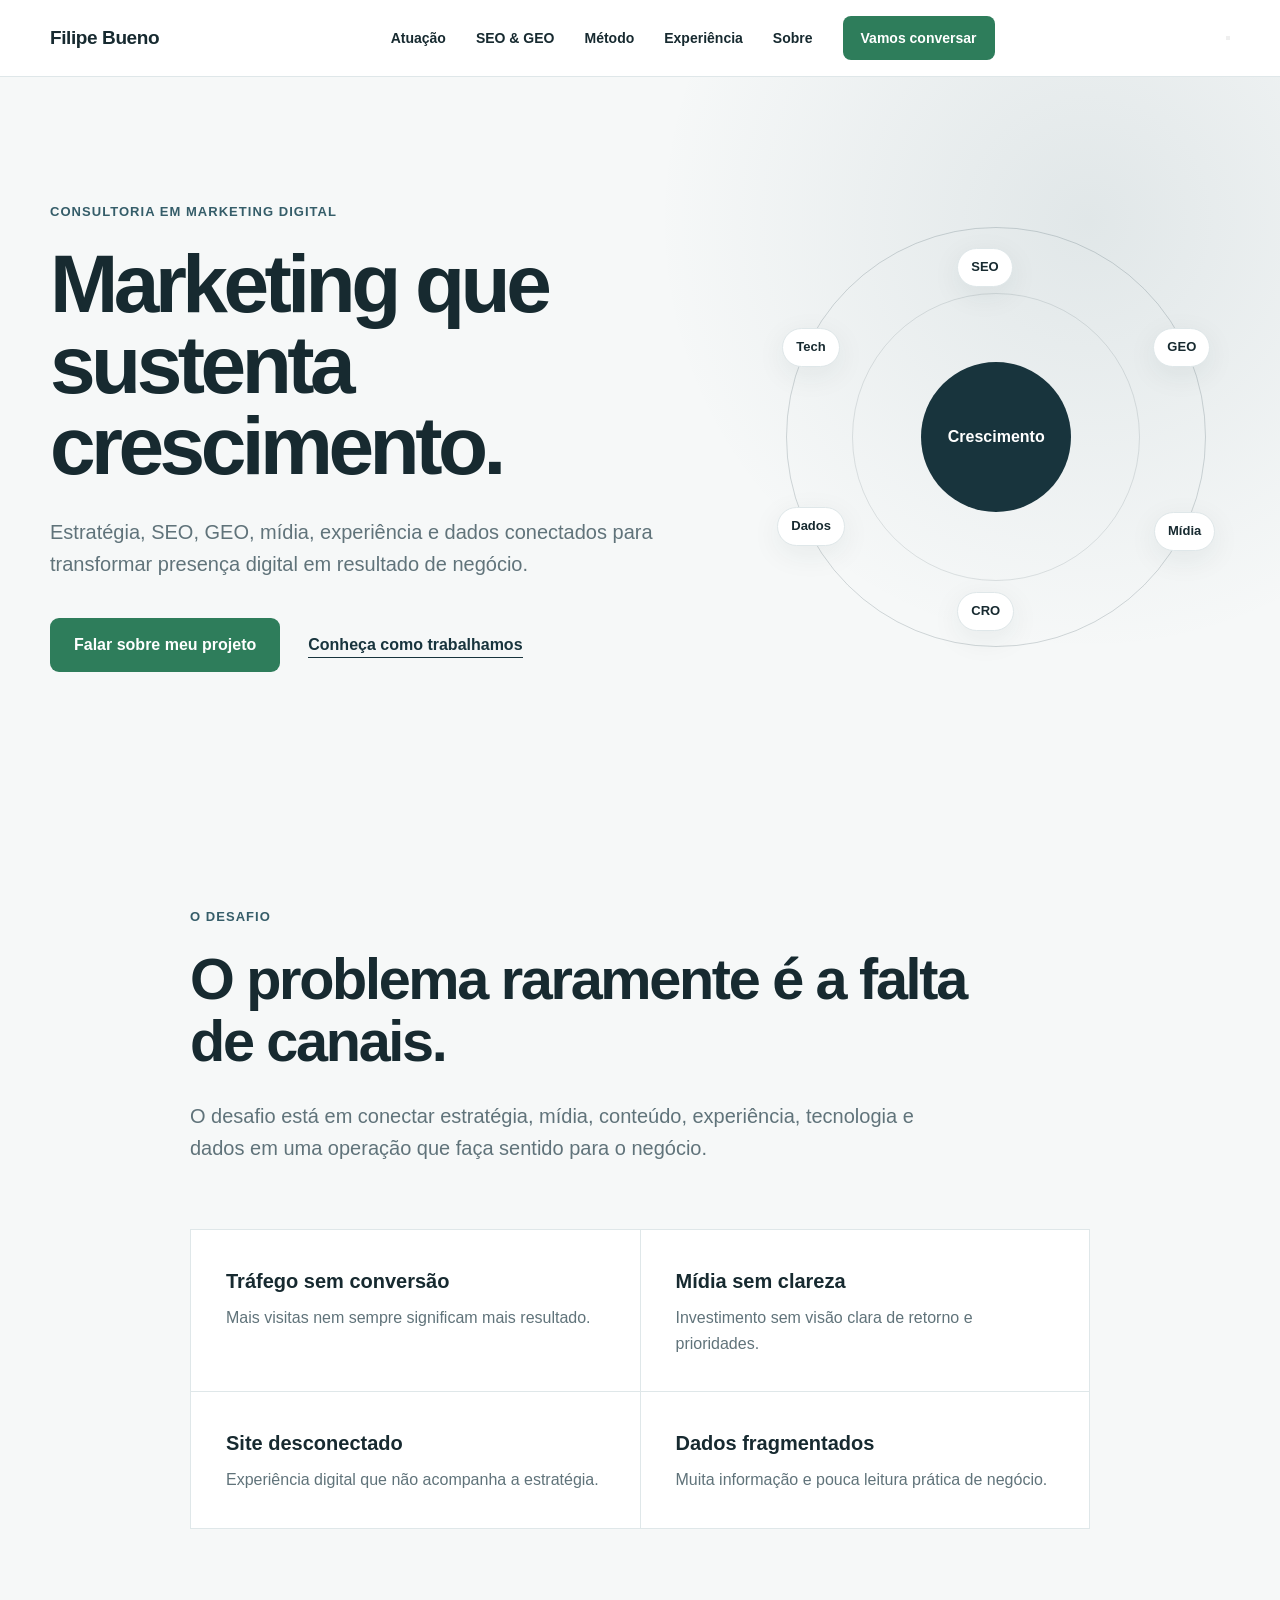
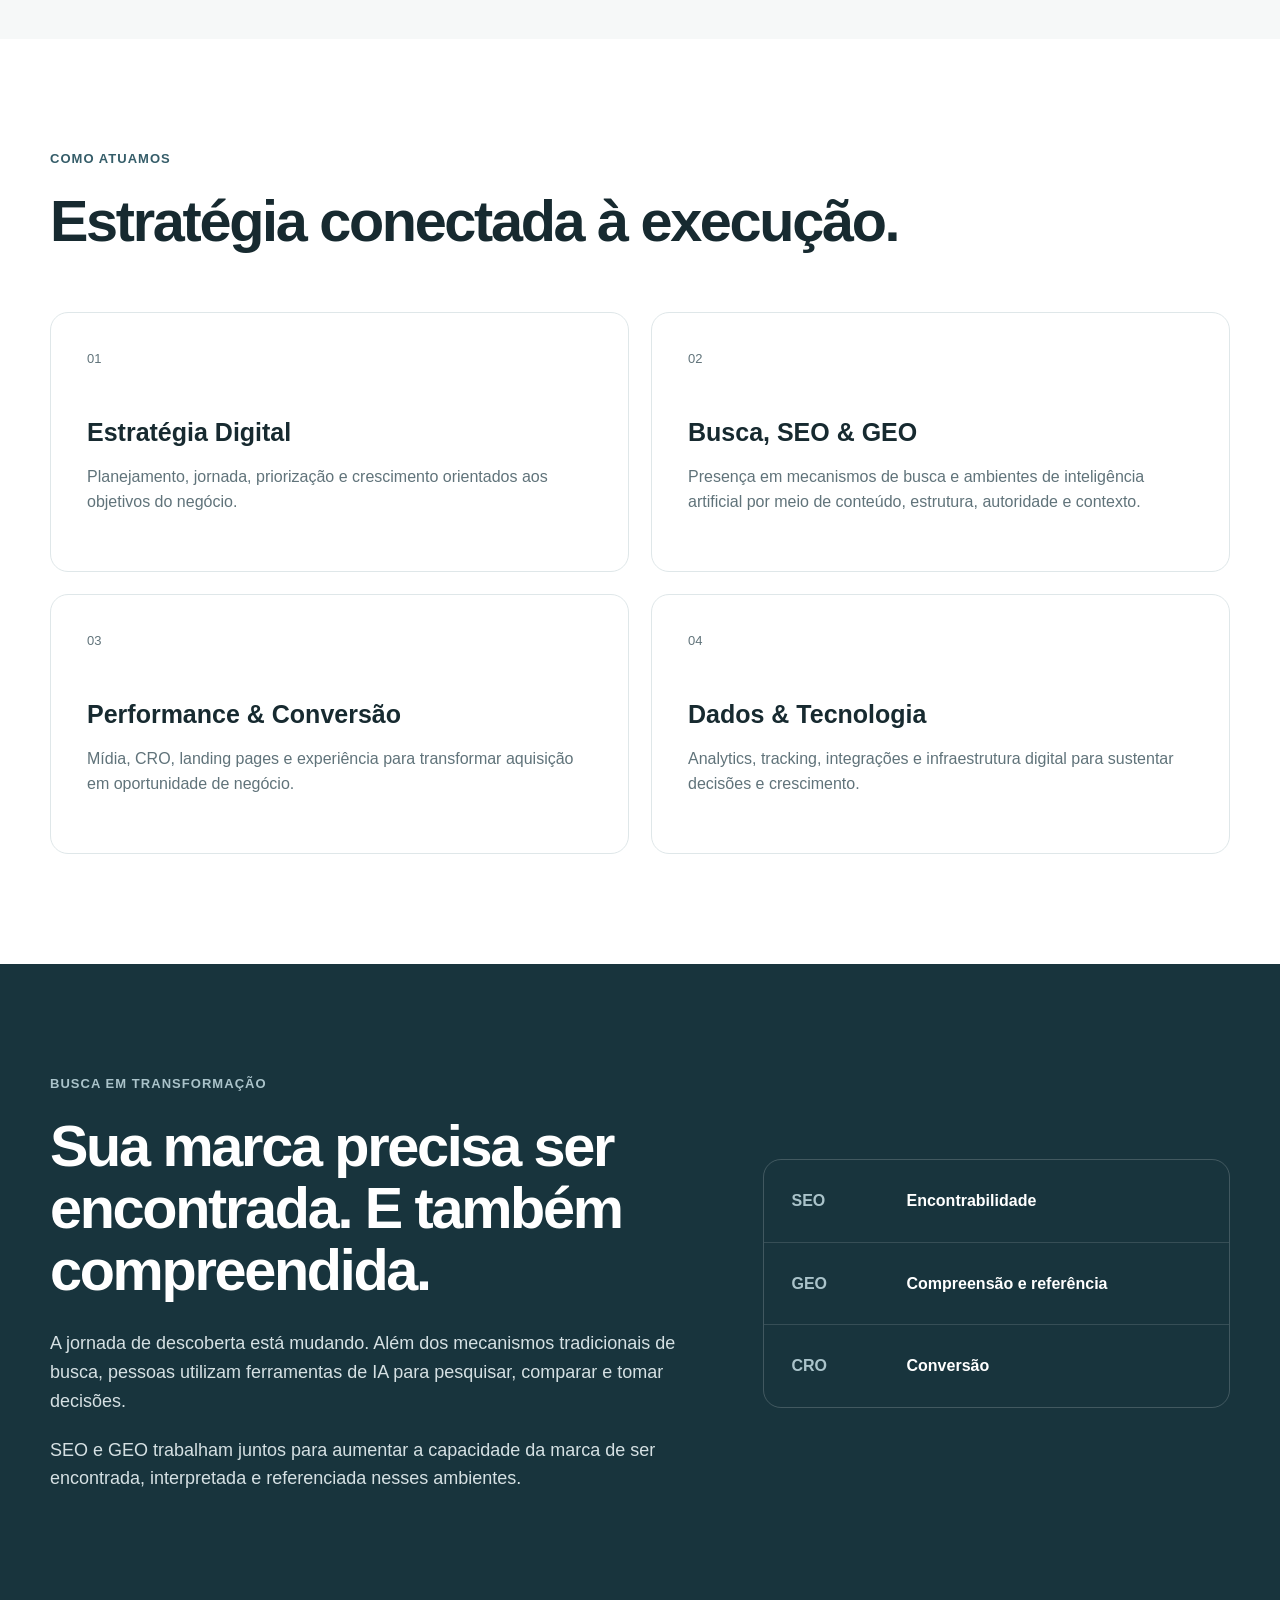
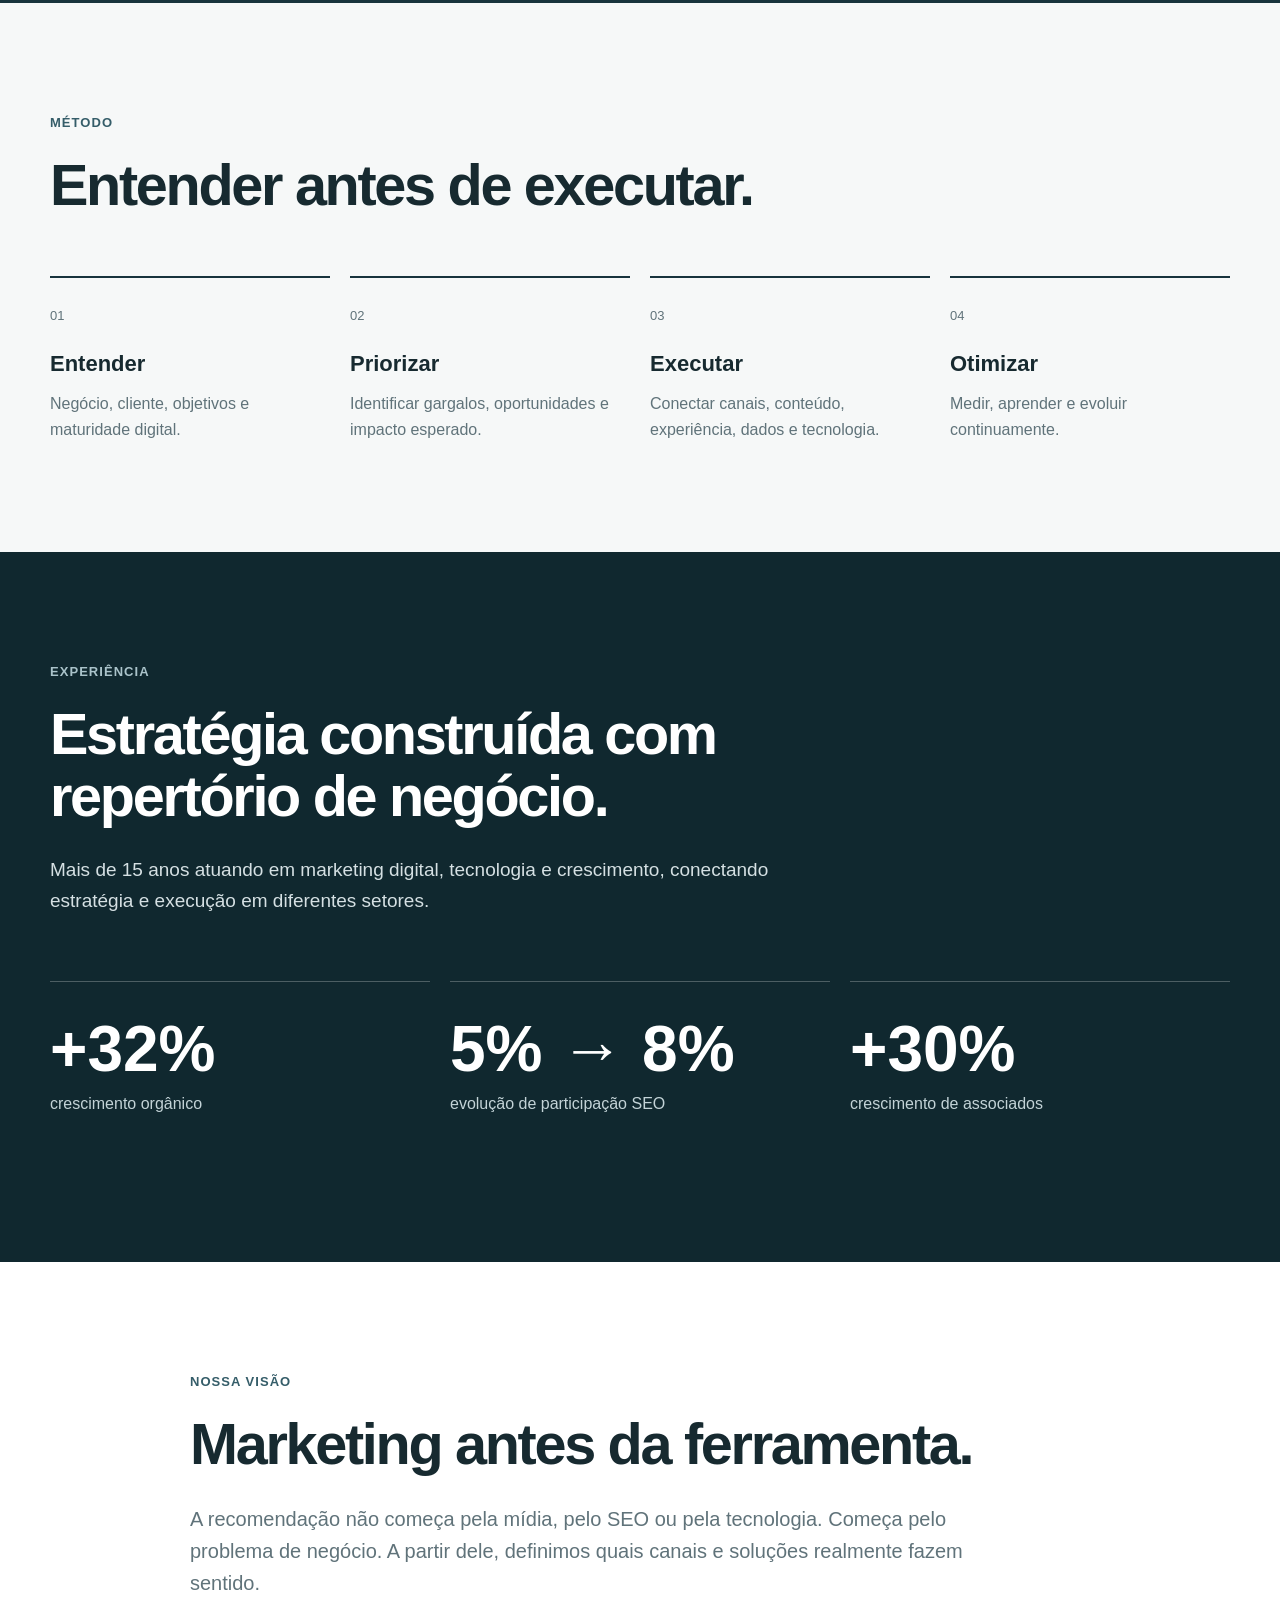
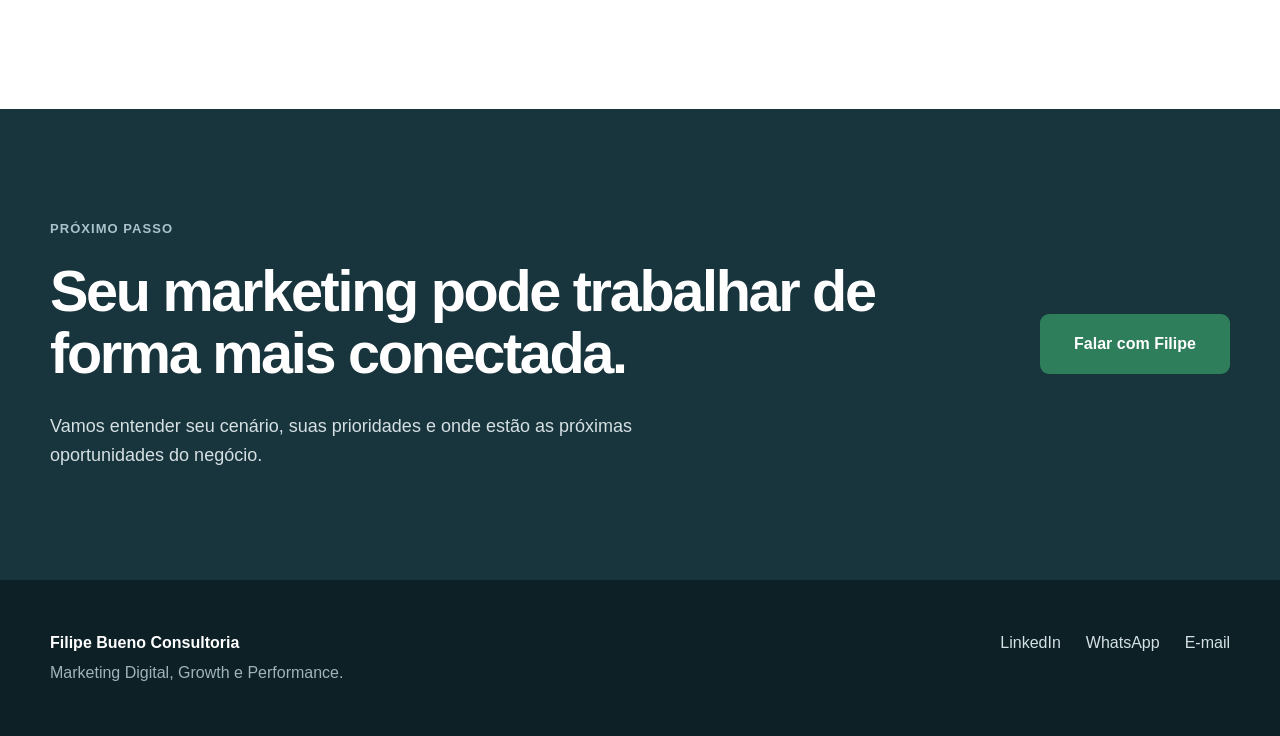
==== index.html @ 85a3418e "Atualizar o index.html Código GTM instalado" ====
<!DOCTYPE html>
<html lang="pt-BR">
<head>
  
  <!-- Google Tag Manager -->
<script>(function(w,d,s,l,i){w[l]=w[l]||[];w[l].push({'gtm.start':
new Date().getTime(),event:'gtm.js'});var f=d.getElementsByTagName(s)[0],
j=d.createElement(s),dl=l!='dataLayer'?'&l='+l:'';j.async=true;j.src=
'https://www.googletagmanager.com/gtm.js?id='+i+dl;f.parentNode.insertBefore(j,f);
})(window,document,'script','dataLayer','GTM-KT8S9VXG');</script>
<!-- End Google Tag Manager -->

  <meta charset="UTF-8">
  <meta name="viewport" content="width=device-width, initial-scale=1.0">

  <title>Filipe Bueno | Consultoria em Marketing Digital, SEO, GEO e Performance</title>

  <meta
    name="description"
    content="Consultoria em marketing digital com foco em estratégia, SEO, GEO, mídia, CRO, dados e tecnologia para gerar crescimento e resultado de negócio."
  >

  <meta name="robots" content="index, follow">

  <link rel="stylesheet" href="assets/css/style.css">


</head>

<body>

<!-- Google Tag Manager (noscript) -->
<noscript><iframe src="https://www.googletagmanager.com/ns.html?id=GTM-KT8S9VXG"
height="0" width="0" style="display:none;visibility:hidden"></iframe></noscript>
<!-- End Google Tag Manager (noscript) -->

  <header class="site-header">
    <div class="container header-inner">
      <div class="brand">
        Filipe Bueno
      </div>

        <nav class="main-nav" id="main-nav">
  <a href="#atuacao">Atuação</a>
  <a href="#geo">SEO & GEO</a>
  <a href="#metodo">Método</a>
  <a href="#experiencia">Experiência</a>
  <a href="#sobre">Sobre</a>
  <a href="https://wa.me/5511963417557?text=Ol%C3%A1%2C%20Filipe!%20Conheci%20sua%20consultoria%20pelo%20site%20e%20gostaria%20de%20conversar." target="_blank" rel="noopener noreferrer" class="nav-cta" id="cta-header-whatsapp" data-cta="header_whatsapp">Vamos conversar</a>
</nav>

<button
  class="menu-toggle"
  id="menu-toggle"
  aria-label="Abrir menu"
  aria-expanded="false"
  aria-controls="main-nav"
>
  <span></span>
  <span></span>
  <span></span>
</button>

      
    </div>
  </header>

  <main>

    <section class="hero">
      <div class="container hero-grid">

        <div class="hero-content">
          <span class="eyebrow">Consultoria em Marketing Digital</span>

          <h1>Marketing que sustenta crescimento.</h1>

          <p class="hero-text">
            Estratégia, SEO, GEO, mídia, experiência e dados conectados
            para transformar presença digital em resultado de negócio.
          </p>

          <div class="hero-actions">
            <a href="https://wa.me/5511963417557?text=Ol%C3%A1%2C%20Filipe!%20Conheci%20sua%20consultoria%20pelo%20site%20e%20gostaria%20de%20conversar%20sobre%20meu%20projeto." target="_blank" rel="noopener noreferrer" class="btn btn-primary" id="cta-hero-whatsapp" data-cta="hero_whatsapp">
            Falar sobre meu projeto
            </a>
            
            <a href="#atuacao" class="btn-link">
              Conheça como trabalhamos
            </a>
          </div>
        </div>

        <div class="hero-visual" aria-hidden="true">
          <div class="orbit">
            <span>SEO</span>
            <span>GEO</span>
            <span>Mídia</span>
            <span>CRO</span>
            <span>Dados</span>
            <span>Tech</span>

            <div class="orbit-center">
              Crescimento
            </div>
          </div>
        </div>

      </div>
    </section>

    <section class="section section-light">
      <div class="container narrow">
        <span class="section-label">O desafio</span>

        <h2>
          O problema raramente é a falta de canais.
        </h2>

        <p class="section-intro">
          O desafio está em conectar estratégia, mídia, conteúdo,
          experiência, tecnologia e dados em uma operação que faça sentido
          para o negócio.
        </p>

        <div class="pain-grid">
          <div class="pain-item">
            <h3>Tráfego sem conversão</h3>
            <p>Mais visitas nem sempre significam mais resultado.</p>
          </div>

          <div class="pain-item">
            <h3>Mídia sem clareza</h3>
            <p>Investimento sem visão clara de retorno e prioridades.</p>
          </div>

          <div class="pain-item">
            <h3>Site desconectado</h3>
            <p>Experiência digital que não acompanha a estratégia.</p>
          </div>

          <div class="pain-item">
            <h3>Dados fragmentados</h3>
            <p>Muita informação e pouca leitura prática de negócio.</p>
          </div>
        </div>
      </div>
    </section>

    <section id="atuacao" class="section">
      <div class="container">

        <span class="section-label">Como atuamos</span>

        <h2>
          Estratégia conectada à execução.
        </h2>

        <div class="service-grid">

          <article class="service-card">
            <span class="service-number">01</span>
            <h3>Estratégia Digital</h3>
            <p>
              Planejamento, jornada, priorização e crescimento orientados
              aos objetivos do negócio.
            </p>
          </article>

          <article class="service-card">
            <span class="service-number">02</span>
            <h3>Busca, SEO & GEO</h3>
            <p>
              Presença em mecanismos de busca e ambientes de inteligência
              artificial por meio de conteúdo, estrutura, autoridade e contexto.
            </p>
          </article>

          <article class="service-card">
            <span class="service-number">03</span>
            <h3>Performance & Conversão</h3>
            <p>
              Mídia, CRO, landing pages e experiência para transformar
              aquisição em oportunidade de negócio.
            </p>
          </article>

          <article class="service-card">
            <span class="service-number">04</span>
            <h3>Dados & Tecnologia</h3>
            <p>
              Analytics, tracking, integrações e infraestrutura digital
              para sustentar decisões e crescimento.
            </p>
          </article>

        </div>
      </div>
    </section>

    <section id="geo" class="section section-geo">
      <div class="container geo-grid">

        <div>
          <span class="section-label">Busca em transformação</span>

          <h2>
            Sua marca precisa ser encontrada.
            E também compreendida.
          </h2>

          <p>
            A jornada de descoberta está mudando. Além dos mecanismos
            tradicionais de busca, pessoas utilizam ferramentas de IA
            para pesquisar, comparar e tomar decisões.
          </p>

          <p>
            SEO e GEO trabalham juntos para aumentar a capacidade da marca
            de ser encontrada, interpretada e referenciada nesses ambientes.
          </p>
        </div>

        <div class="geo-box">
          <div class="geo-row">
            <span>SEO</span>
            <strong>Encontrabilidade</strong>
          </div>

          <div class="geo-row">
            <span>GEO</span>
            <strong>Compreensão e referência</strong>
          </div>

          <div class="geo-row">
            <span>CRO</span>
            <strong>Conversão</strong>
          </div>
        </div>

      </div>
    </section>

    <section id="metodo" class="section section-light">
      <div class="container">

        <span class="section-label">Método</span>

        <h2>
          Entender antes de executar.
        </h2>

        <div class="method-grid">

          <div class="method-step">
            <span>01</span>
            <h3>Entender</h3>
            <p>Negócio, cliente, objetivos e maturidade digital.</p>
          </div>

          <div class="method-step">
            <span>02</span>
            <h3>Priorizar</h3>
            <p>Identificar gargalos, oportunidades e impacto esperado.</p>
          </div>

          <div class="method-step">
            <span>03</span>
            <h3>Executar</h3>
            <p>Conectar canais, conteúdo, experiência, dados e tecnologia.</p>
          </div>

          <div class="method-step">
            <span>04</span>
            <h3>Otimizar</h3>
            <p>Medir, aprender e evoluir continuamente.</p>
          </div>

        </div>
      </div>
    </section>

    <section id="experiencia" class="section section-dark">
      <div class="container">

        <span class="section-label section-label-light">
          Experiência
        </span>

        <h2>
          Estratégia construída com repertório de negócio.
        </h2>

        <p class="experience-intro">
          Mais de 15 anos atuando em marketing digital, tecnologia e crescimento,
          conectando estratégia e execução em diferentes setores.
        </p>

        <div class="results-grid">

          <div class="result-card">
            <strong>+32%</strong>
            <span>crescimento orgânico</span>
          </div>

          <div class="result-card">
            <strong>5% → 8%</strong>
            <span>evolução de participação SEO</span>
          </div>

          <div class="result-card">
            <strong>+30%</strong>
            <span>crescimento de associados</span>
          </div>

        </div>
      </div>
    </section>

    <section id="sobre" class="section">
      <div class="container narrow">

        <span class="section-label">Nossa visão</span>

        <h2>
          Marketing antes da ferramenta.
        </h2>

        <p class="section-intro">
          A recomendação não começa pela mídia, pelo SEO ou pela tecnologia.
          Começa pelo problema de negócio. A partir dele, definimos quais
          canais e soluções realmente fazem sentido.
        </p>

      </div>
    </section>

    <section id="contato" class="section cta-section">
      <div class="container cta-inner">

        <div>
          <span class="section-label section-label-light">
            Próximo passo
          </span>

          <h2>
            Seu marketing pode trabalhar de forma mais conectada.
          </h2>

          <p>
            Vamos entender seu cenário, suas prioridades e onde estão
            as próximas oportunidades do negócio.
          </p>
        </div>
        <a href="https://wa.me/5511963417557?text=Ol%C3%A1%2C%20Filipe!%20Vi%20sua%20consultoria%20e%20gostaria%20de%20entender%20como%20voc%C3%AA%20pode%20ajudar%20meu%20neg%C3%B3cio."
          target="_blank" rel="noopener noreferrer" class="btn btn-primary btn-large" id="cta-final-whatsapp" data-cta="final_whatsapp">
          Falar com Filipe
        </a>
        
      </div>
    </section>

  </main>

  <footer class="site-footer">
    <div class="container footer-inner">

      <div>
        <strong>Filipe Bueno Consultoria</strong>
        <p>Marketing Digital, Growth e Performance.</p>
      </div>

      <div class="footer-links">
        <a href="#">LinkedIn</a>
        <a href="https://wa.me/5511963417557?text=Ol%C3%A1%2C%20Filipe!%20Cheguei%20at%C3%A9%20aqui%20pelo%20seu%20site%20e%20gostaria%20de%20conversar."
          target="_blank" rel="noopener noreferrer" id="cta-footer-whatsapp" data-cta="footer_whatsapp">WhatsApp</a>
        <a href="#">E-mail</a>
      </div>

    </div>
  </footer>

  <script src="assets/js/main.js"></script>

</body>
</html>
---- assets/css/style.css ----
:root {
  --petroleo: #18343d;
  --petroleo-2: #355d69;
  --texto: #172a30;
  --texto-suave: #60737a;
  --off-white: #f6f8f8;
  --branco: #ffffff;

  /* Verde reservado prioritariamente para ações */
  --verde: #2e7d5b;
  --verde-hover: #25684b;

  --borda: #dfe7e9;
  --container: 1180px;
  --radius: 18px;
}

* {
  box-sizing: border-box;
  margin: 0;
  padding: 0;
}

html {
  scroll-behavior: smooth;
}

body {
  font-family: Inter, Arial, Helvetica, sans-serif;
  color: var(--texto);
  background: var(--branco);
  line-height: 1.6;
  -webkit-font-smoothing: antialiased;
}

a {
  color: inherit;
}

.container {
  width: min(calc(100% - 48px), var(--container));
  margin-inline: auto;
}

.narrow {
  max-width: 900px;
}

/* HEADER */

.site-header {
  position: sticky;
  top: 0;
  z-index: 100;
  background: rgba(255, 255, 255, 0.94);
  border-bottom: 1px solid var(--borda);
}

.header-inner {
  min-height: 76px;
  display: flex;
  align-items: center;
  justify-content: space-between;
  gap: 30px;
}

.brand {
  font-size: 19px;
  font-weight: 700;
  letter-spacing: -0.4px;
}

.main-nav {
  display: flex;
  align-items: center;
  gap: 30px;
}

.main-nav a {
  text-decoration: none;
  font-size: 14px;
  font-weight: 600;
}

.main-nav a:hover {
  color: var(--verde);
}

.main-nav .nav-cta {
  background: var(--verde);
  color: var(--branco);
  padding: 11px 18px;
  border-radius: 8px;
}

.main-nav .nav-cta:hover {
  background: var(--verde-hover);
  color: var(--branco);
}

/* HERO */

.hero {
  min-height: 720px;
  display: flex;
  align-items: center;
  background:
    radial-gradient(circle at 85% 20%, rgba(53, 93, 105, 0.11), transparent 35%),
    var(--off-white);
}

.hero-grid {
  display: grid;
  grid-template-columns: 1.15fr 0.85fr;
  gap: 80px;
  align-items: center;
}

.eyebrow,
.section-label {
  display: block;
  margin-bottom: 20px;
  color: var(--petroleo-2);
  font-size: 13px;
  font-weight: 700;
  letter-spacing: 0.08em;
  text-transform: uppercase;
}

.hero h1 {
  max-width: 720px;
  font-size: clamp(50px, 6.5vw, 82px);
  line-height: 0.99;
  letter-spacing: -0.055em;
  margin-bottom: 30px;
}

.hero-text {
  max-width: 680px;
  font-size: 20px;
  color: var(--texto-suave);
  margin-bottom: 38px;
}

.hero-actions {
  display: flex;
  align-items: center;
  gap: 28px;
  flex-wrap: wrap;
}

/* BOTÕES */

.btn {
  display: inline-flex;
  align-items: center;
  justify-content: center;
  min-height: 52px;
  padding: 14px 24px;
  border-radius: 9px;
  text-decoration: none;
  font-weight: 700;
  transition: transform 0.2s ease, background 0.2s ease;
}

.btn-primary {
  background: var(--verde);
  color: var(--branco);
}

.btn-primary:hover {
  background: var(--verde-hover);
  transform: translateY(-2px);
}

.btn-link {
  color: var(--petroleo);
  font-weight: 700;
  text-decoration: none;
  border-bottom: 1px solid var(--petroleo);
}

/* HERO VISUAL */

.hero-visual {
  display: flex;
  align-items: center;
  justify-content: center;
}

.orbit {
  width: 420px;
  height: 420px;
  position: relative;
  border: 1px solid rgba(24, 52, 61, 0.18);
  border-radius: 50%;
}

.orbit::before {
  content: "";
  position: absolute;
  inset: 65px;
  border: 1px solid rgba(24, 52, 61, 0.12);
  border-radius: 50%;
}

.orbit span {
  position: absolute;
  padding: 8px 13px;
  background: var(--branco);
  border: 1px solid var(--borda);
  border-radius: 999px;
  font-size: 13px;
  font-weight: 700;
  box-shadow: 0 8px 30px rgba(24, 52, 61, 0.07);
}

.orbit span:nth-child(1) { top: 20px; left: 170px; }
.orbit span:nth-child(2) { top: 100px; right: -5px; }
.orbit span:nth-child(3) { bottom: 95px; right: -10px; }
.orbit span:nth-child(4) { bottom: 15px; left: 170px; }
.orbit span:nth-child(5) { bottom: 100px; left: -10px; }
.orbit span:nth-child(6) { top: 100px; left: -5px; }

.orbit-center {
  position: absolute;
  inset: 50%;
  width: 150px;
  height: 150px;
  transform: translate(-50%, -50%);
  display: flex;
  align-items: center;
  justify-content: center;
  background: var(--petroleo);
  color: var(--branco);
  border-radius: 50%;
  font-weight: 700;
}

/* SEÇÕES */

.section {
  padding: 110px 0;
}

.section-light {
  background: var(--off-white);
}

.section h2 {
  max-width: 850px;
  margin-bottom: 28px;
  font-size: clamp(36px, 4.5vw, 58px);
  line-height: 1.08;
  letter-spacing: -0.04em;
}

.section-intro {
  max-width: 780px;
  font-size: 20px;
  color: var(--texto-suave);
}

/* DORES */

.pain-grid {
  display: grid;
  grid-template-columns: repeat(2, 1fr);
  gap: 1px;
  margin-top: 65px;
  background: var(--borda);
  border: 1px solid var(--borda);
}

.pain-item {
  padding: 35px;
  background: var(--branco);
}

.pain-item h3 {
  margin-bottom: 8px;
  font-size: 20px;
}

.pain-item p {
  color: var(--texto-suave);
}

/* SERVIÇOS */

.service-grid {
  display: grid;
  grid-template-columns: repeat(2, 1fr);
  gap: 22px;
  margin-top: 60px;
}

.service-card {
  min-height: 260px;
  padding: 36px;
  border: 1px solid var(--borda);
  border-radius: var(--radius);
  transition: transform 0.25s ease, box-shadow 0.25s ease;
}

.service-card:hover {
  transform: translateY(-4px);
  box-shadow: 0 18px 45px rgba(24, 52, 61, 0.08);
}

.service-number {
  display: block;
  margin-bottom: 42px;
  color: var(--texto-suave);
  font-size: 13px;
}

.service-card h3 {
  margin-bottom: 12px;
  font-size: 25px;
}

.service-card p {
  color: var(--texto-suave);
}

/* GEO */

.section-geo {
  background: var(--petroleo);
  color: var(--branco);
}

.section-geo .section-label {
  color: #aac3ca;
}

.section-geo p {
  max-width: 700px;
  margin-top: 20px;
  color: #d5e0e3;
  font-size: 18px;
}

.geo-grid {
  display: grid;
  grid-template-columns: 1.15fr 0.85fr;
  gap: 80px;
  align-items: center;
}

.geo-box {
  border: 1px solid rgba(255, 255, 255, 0.18);
  border-radius: var(--radius);
  overflow: hidden;
}

.geo-row {
  display: grid;
  grid-template-columns: 90px 1fr;
  gap: 25px;
  padding: 28px;
  border-bottom: 1px solid rgba(255, 255, 255, 0.13);
}

.geo-row:last-child {
  border-bottom: 0;
}

.geo-row span {
  color: #aac3ca;
  font-weight: 700;
}

/* MÉTODO */

.method-grid {
  display: grid;
  grid-template-columns: repeat(4, 1fr);
  gap: 20px;
  margin-top: 60px;
}

.method-step {
  padding-top: 24px;
  border-top: 2px solid var(--petroleo);
}

.method-step > span {
  color: var(--texto-suave);
  font-size: 13px;
}

.method-step h3 {
  margin: 18px 0 10px;
  font-size: 22px;
}

.method-step p {
  color: var(--texto-suave);
}

/* EXPERIÊNCIA */

.section-dark {
  background: #10282f;
  color: var(--branco);
}

.section-label-light {
  color: #aac3ca;
}

.experience-intro {
  max-width: 720px;
  color: #d5e0e3;
  font-size: 19px;
}

.results-grid {
  display: grid;
  grid-template-columns: repeat(3, 1fr);
  gap: 20px;
  margin-top: 65px;
}

.result-card {
  padding: 35px 0;
  border-top: 1px solid rgba(255, 255, 255, 0.25);
}

.result-card strong {
  display: block;
  margin-bottom: 10px;
  font-size: clamp(40px, 5vw, 64px);
  line-height: 1;
}

.result-card span {
  color: #c3d3d7;
}

/* CTA */

.cta-section {
  background: var(--petroleo);
  color: var(--branco);
}

.cta-inner {
  display: grid;
  grid-template-columns: 1fr auto;
  gap: 70px;
  align-items: center;
}

.cta-section p {
  max-width: 700px;
  color: #d5e0e3;
  font-size: 18px;
}

.btn-large {
  min-width: 190px;
  min-height: 60px;
}

/* FOOTER */

.site-footer {
  padding: 50px 0;
  background: #0c2026;
  color: var(--branco);
}

.footer-inner {
  display: flex;
  justify-content: space-between;
  gap: 30px;
}

.footer-inner p {
  margin-top: 5px;
  color: #9fb4ba;
}

.footer-links {
  display: flex;
  gap: 25px;
}

.footer-links a {
  color: #d5e0e3;
  text-decoration: none;
}

/* ACESSIBILIDADE */

a:focus-visible {
  outline: 3px solid #78b99a;
  outline-offset: 4px;
}

/* RESPONSIVO */

@media (max-width: 900px) {
  .main-nav a:not(.nav-cta) {
    display: none;
  }

  .hero {
    min-height: auto;
    padding: 90px 0;
  }

  .hero-grid,
  .geo-grid,
  .cta-inner {
    grid-template-columns: 1fr;
  }

  .hero-visual {
    margin-top: 25px;
  }

  .orbit {
    width: 330px;
    height: 330px;
  }

  .orbit::before {
    inset: 55px;
  }

  .orbit span:nth-child(1) { top: 10px; left: 130px; }
  .orbit span:nth-child(2) { top: 80px; right: -5px; }
  .orbit span:nth-child(3) { bottom: 75px; right: -5px; }
  .orbit span:nth-child(4) { bottom: 8px; left: 130px; }
  .orbit span:nth-child(5) { bottom: 75px; left: -5px; }
  .orbit span:nth-child(6) { top: 80px; left: -5px; }

  .service-grid,
  .pain-grid {
    grid-template-columns: 1fr;
  }

  .method-grid,
  .results-grid {
    grid-template-columns: repeat(2, 1fr);
  }
}

@media (max-width: 600px) {
  .container {
    width: min(calc(100% - 36px), var(--container));
  }

  .header-inner {
    min-height: 68px;
  }

  .brand {
    font-size: 17px;
  }

  .main-nav .nav-cta {
    padding: 9px 13px;
    font-size: 12px;
  }

  .hero h1 {
    font-size: 48px;
  }

  .hero-text {
    font-size: 18px;
  }

  .hero-visual {
    display: none;
  }

  .section {
    padding: 78px 0;
  }

  .section h2 {
    font-size: 38px;
  }

  .method-grid,
  .results-grid {
    grid-template-columns: 1fr;
  }

  .footer-inner,
  .footer-links {
    flex-direction: column;
  }

  /* MENU MOBILE */

.menu-toggle {
  display: none;
  width: 44px;
  height: 44px;
  padding: 9px;
  border: 0;
  background: transparent;
  cursor: pointer;
}

.menu-toggle span {
  display: block;
  width: 100%;
  height: 2px;
  margin: 5px 0;
  background: var(--petroleo);
  transition: 0.2s ease;
}

@media (max-width: 900px) {

  .menu-toggle {
    display: block;
  }

  .main-nav {
    position: absolute;
    top: 68px;
    left: 0;
    right: 0;

    display: none;
    flex-direction: column;
    align-items: stretch;
    gap: 0;

    padding: 18px 24px 24px;

    background: var(--branco);
    border-bottom: 1px solid var(--borda);

    box-shadow: 0 14px 30px rgba(24, 52, 61, 0.08);
  }

  .main-nav.is-open {
    display: flex;
  }

  .main-nav a,
  .main-nav a:not(.nav-cta) {
    display: block;
    padding: 14px 0;
    font-size: 16px;
  }

  .main-nav .nav-cta {
    margin-top: 10px;
    padding: 14px 18px;
    text-align: center;
  }

}
}
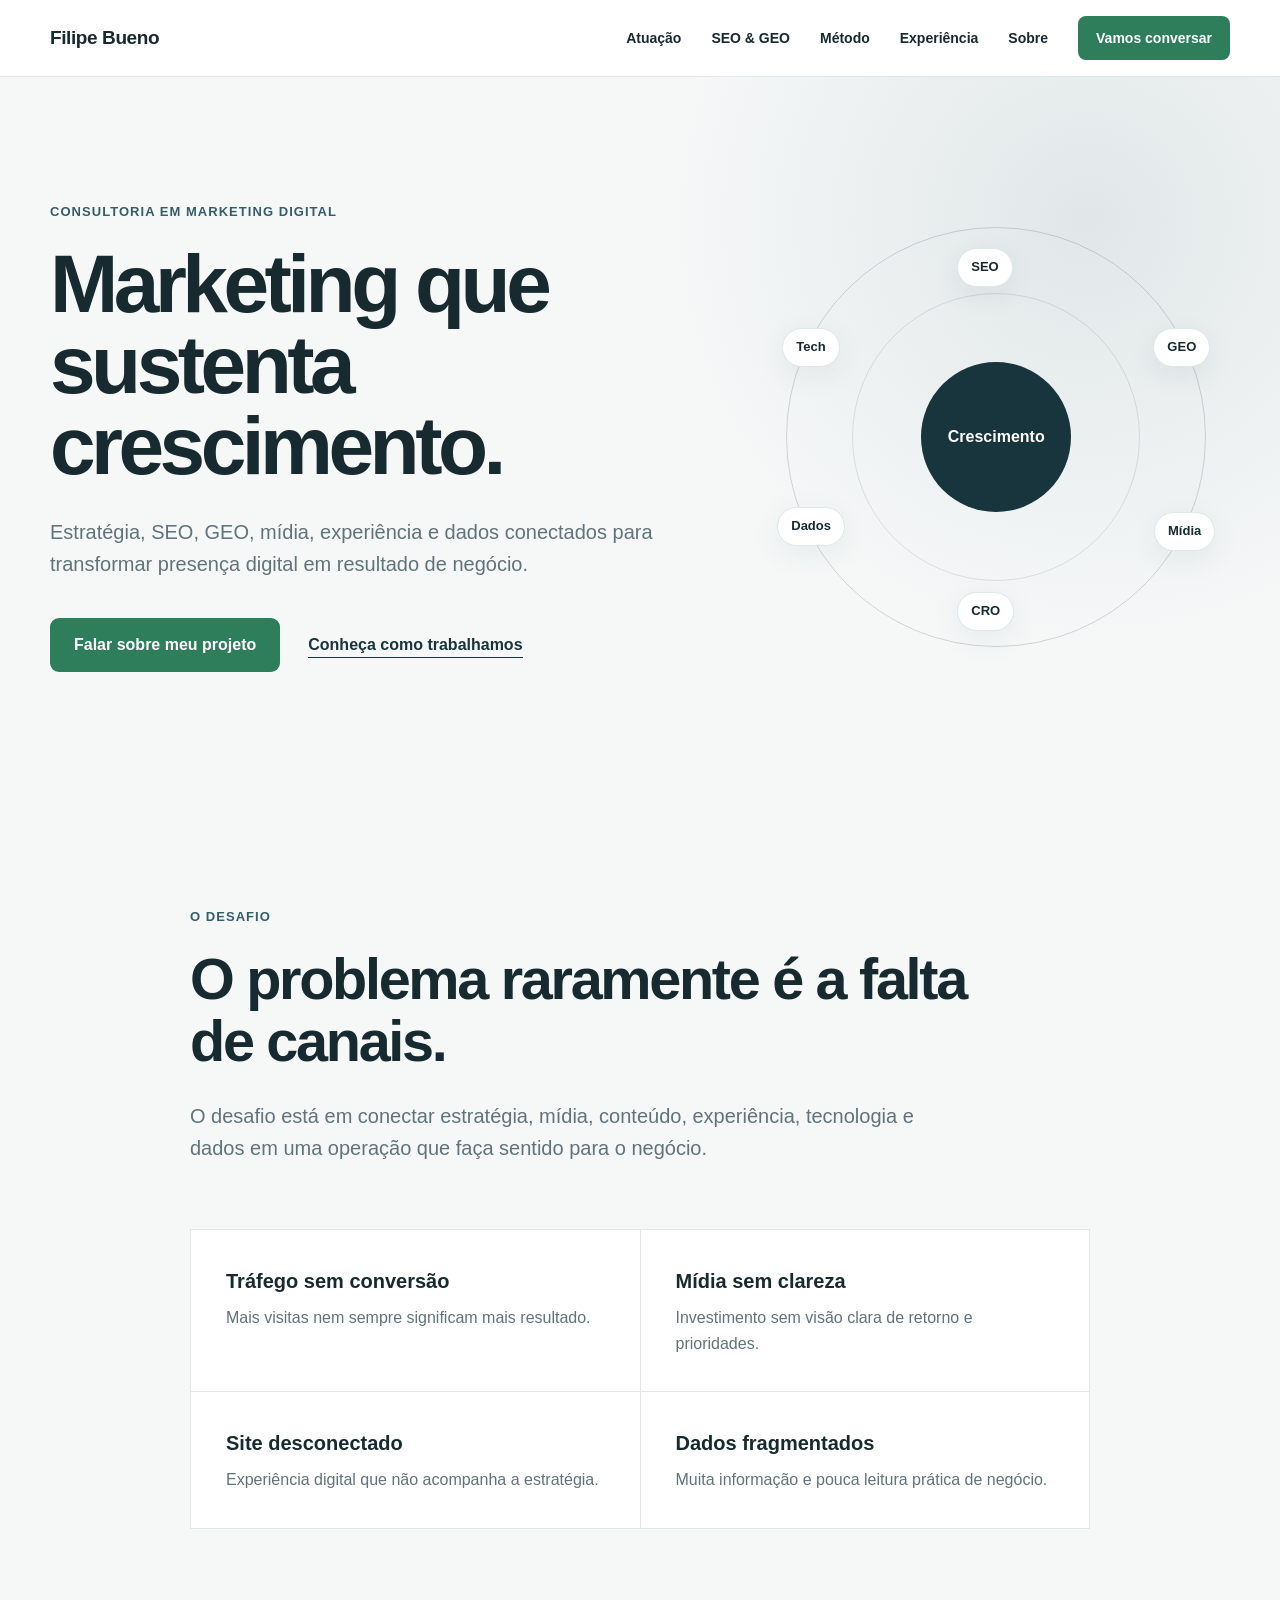
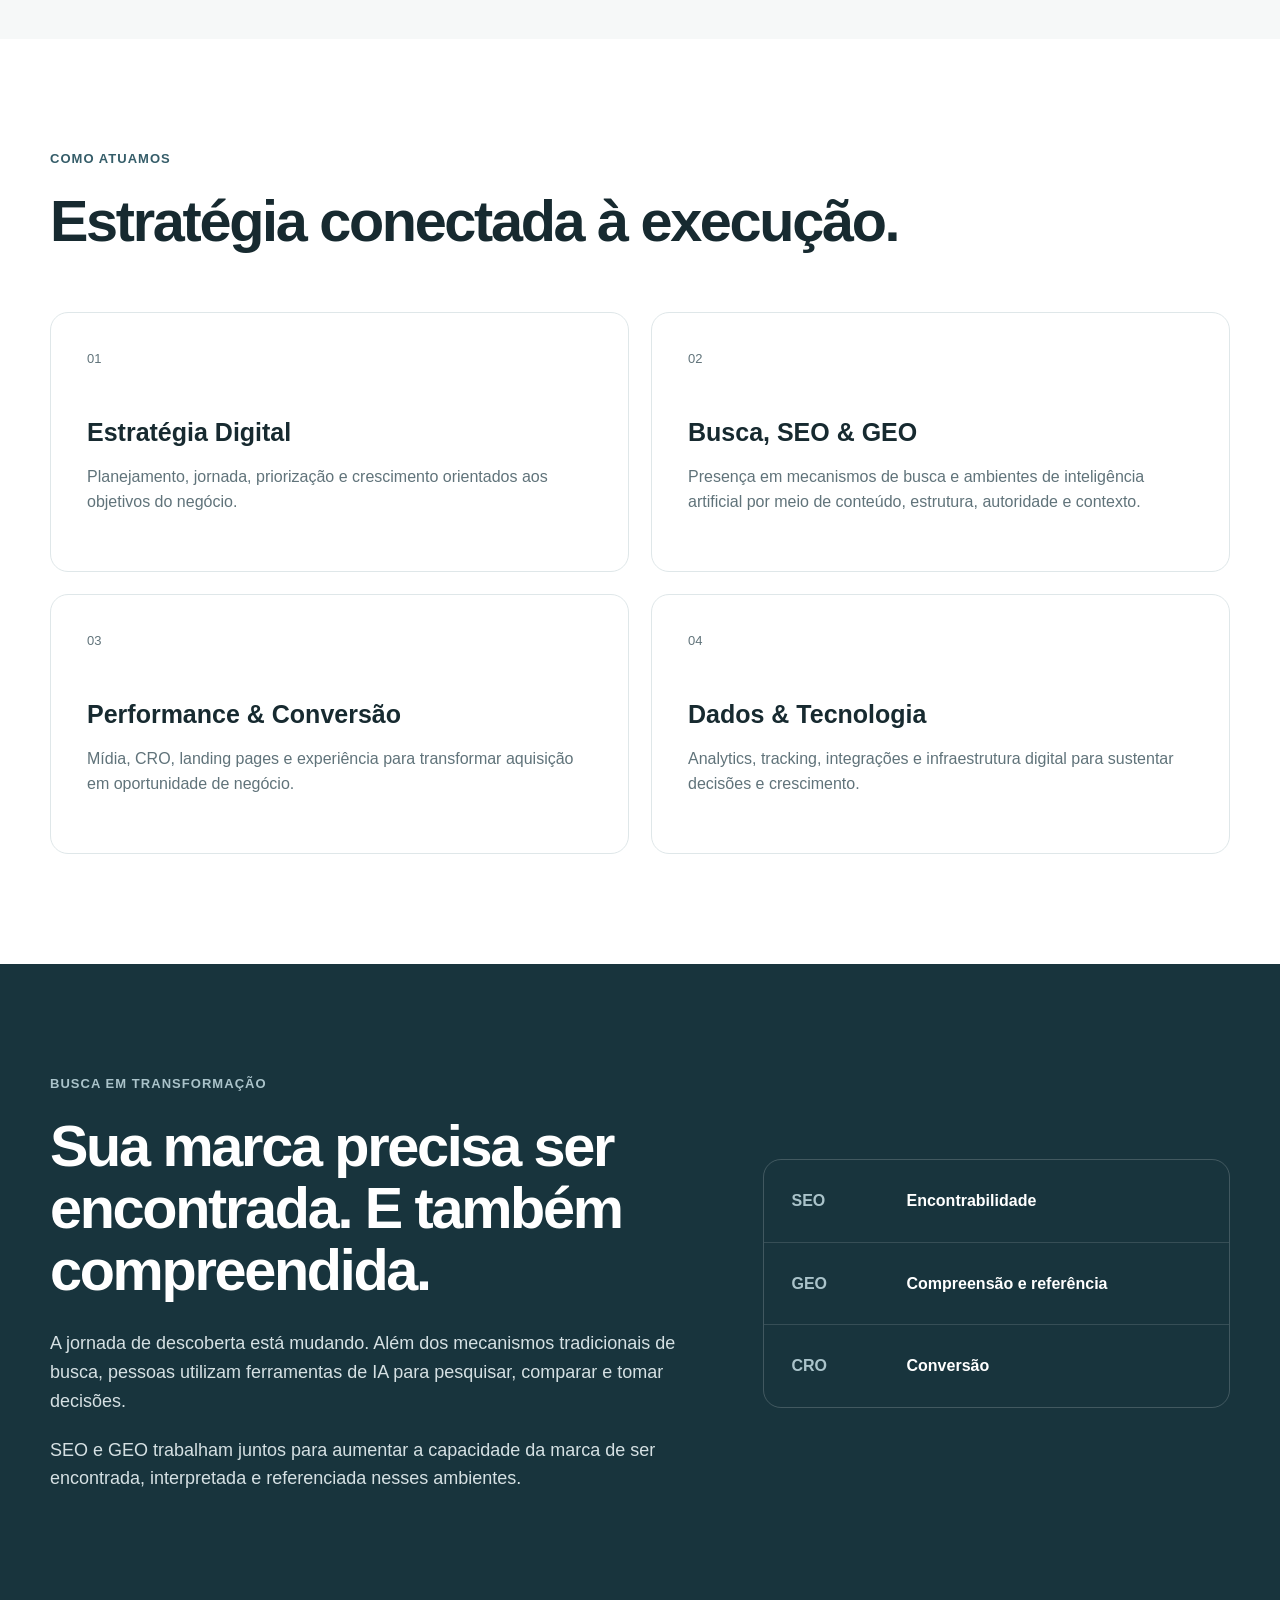
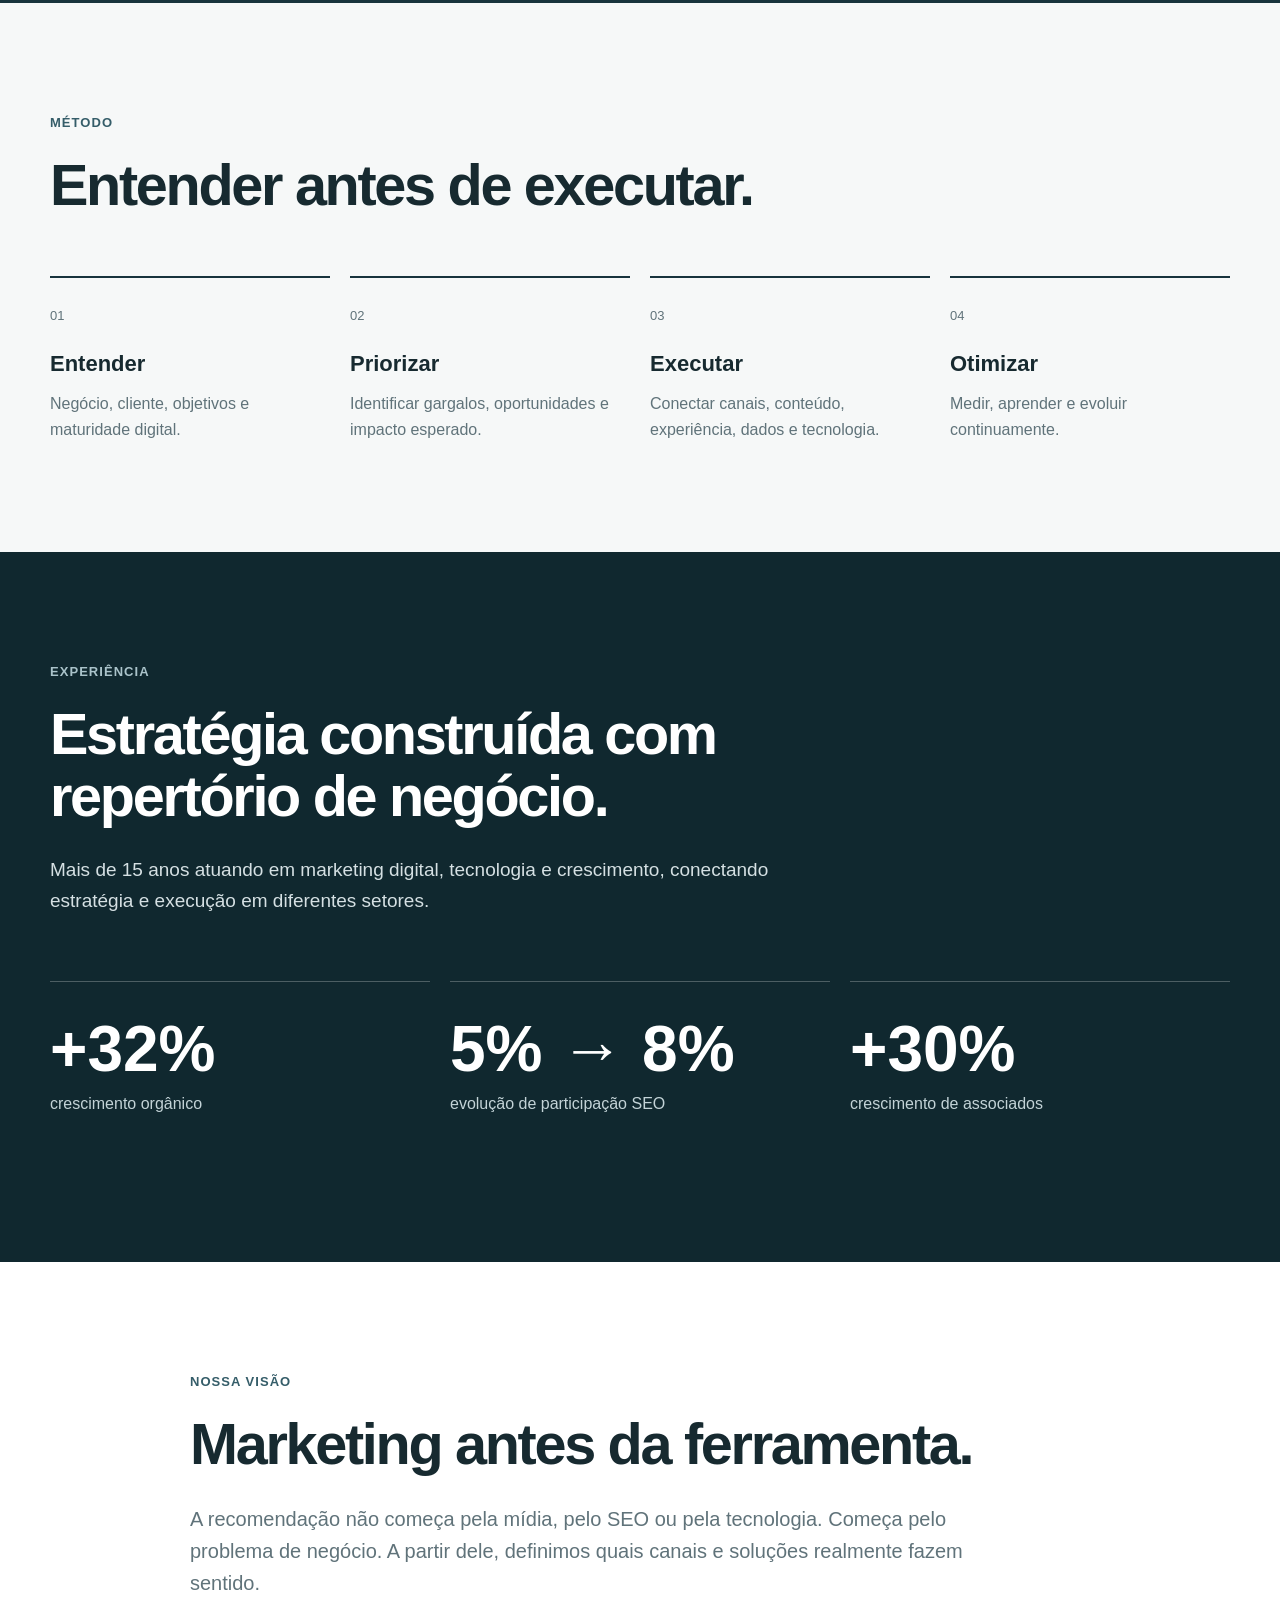
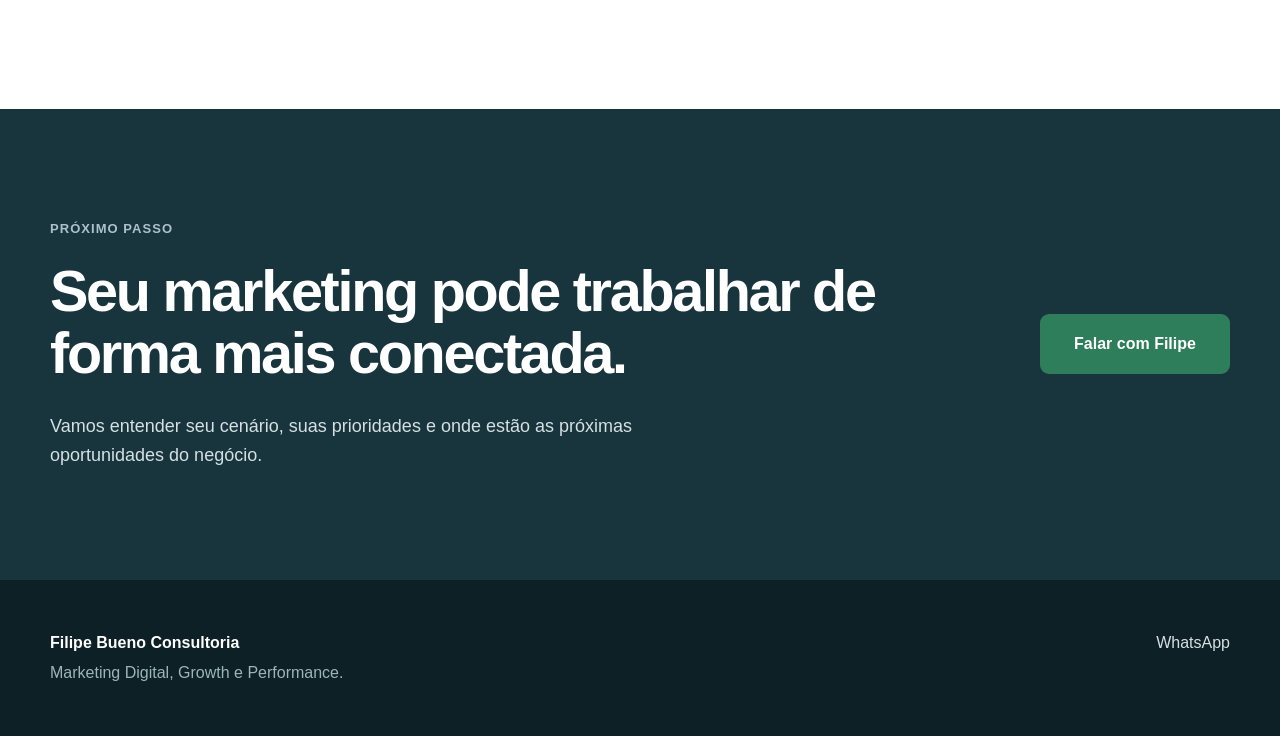
==== commit 4abe6700: "Update index.html Instalação da Canonical no Index" ====
--- a/index.html
+++ b/index.html
@@ -1,14 +1,25 @@
 <!DOCTYPE html>
 <html lang="pt-BR">
+
 <head>
-  
+
   <!-- Google Tag Manager -->
-<script>(function(w,d,s,l,i){w[l]=w[l]||[];w[l].push({'gtm.start':
-new Date().getTime(),event:'gtm.js'});var f=d.getElementsByTagName(s)[0],
-j=d.createElement(s),dl=l!='dataLayer'?'&l='+l:'';j.async=true;j.src=
-'https://www.googletagmanager.com/gtm.js?id='+i+dl;f.parentNode.insertBefore(j,f);
-})(window,document,'script','dataLayer','GTM-KT8S9VXG');</script>
-<!-- End Google Tag Manager -->
+  <script>
+    (function(w,d,s,l,i){
+      w[l]=w[l]||[];
+      w[l].push({
+        'gtm.start': new Date().getTime(),
+        event:'gtm.js'
+      });
+      var f=d.getElementsByTagName(s)[0],
+          j=d.createElement(s),
+          dl=l!='dataLayer'?'&l='+l:'';
+      j.async=true;
+      j.src='https://www.googletagmanager.com/gtm.js?id='+i+dl;
+      f.parentNode.insertBefore(j,f);
+    })(window,document,'script','dataLayer','GTM-KT8S9VXG');
+  </script>
+  <!-- End Google Tag Manager -->
 
   <meta charset="UTF-8">
   <meta name="viewport" content="width=device-width, initial-scale=1.0">
@@ -17,51 +28,176 @@
 
   <meta
     name="description"
-    content="Consultoria em marketing digital com foco em estratégia, SEO, GEO, mídia, CRO, dados e tecnologia para gerar crescimento e resultado de negócio."
+    content="Consultoria estratégica em marketing digital com foco em estratégia, SEO, GEO, mídia, CRO, dados e tecnologia para gerar crescimento e resultado de negócio."
   >
 
-  <meta name="robots" content="index, follow">
+  <meta name="author" content="Filipe Bueno">
+  <meta name="robots" content="index, follow, max-image-preview:large">
+  <meta name="theme-color" content="#18343d">
+
+  <!-- Canonical -->
+  <link
+    rel="canonical"
+    href="https://www.filipebuenoconsultoria.com.br/"
+  >
+
+  <!-- Open Graph -->
+  <meta property="og:locale" content="pt_BR">
+  <meta property="og:type" content="website">
+  <meta property="og:site_name" content="Filipe Bueno Consultoria">
+
+  <meta
+    property="og:title"
+    content="Filipe Bueno | Consultoria em Marketing Digital, SEO, GEO e Performance"
+  >
+
+  <meta
+    property="og:description"
+    content="Estratégia, SEO, GEO, mídia, experiência e dados conectados para transformar presença digital em resultado de negócio."
+  >
+
+  <meta
+    property="og:url"
+    content="https://www.filipebuenoconsultoria.com.br/"
+  >
+
+  <!-- Twitter / Social Cards -->
+  <meta name="twitter:card" content="summary">
+
+  <meta
+    name="twitter:title"
+    content="Filipe Bueno | Consultoria em Marketing Digital, SEO, GEO e Performance"
+  >
+
+  <meta
+    name="twitter:description"
+    content="Estratégia, SEO, GEO, mídia, experiência e dados conectados para transformar presença digital em resultado de negócio."
+  >
+
+  <!-- Structured Data -->
+  <script type="application/ld+json">
+  {
+    "@context": "https://schema.org",
+    "@graph": [
+      {
+        "@type": "WebSite",
+        "@id": "https://www.filipebuenoconsultoria.com.br/#website",
+        "url": "https://www.filipebuenoconsultoria.com.br/",
+        "name": "Filipe Bueno Consultoria",
+        "description": "Consultoria estratégica em marketing digital, SEO, GEO, mídia, CRO, dados e tecnologia.",
+        "inLanguage": "pt-BR"
+      },
+      {
+        "@type": "Organization",
+        "@id": "https://www.filipebuenoconsultoria.com.br/#organization",
+        "name": "Filipe Bueno Consultoria",
+        "url": "https://www.filipebuenoconsultoria.com.br/",
+        "founder": {
+          "@type": "Person",
+          "name": "Filipe Bueno"
+        },
+        "description": "Consultoria estratégica em marketing digital com atuação em estratégia, SEO, GEO, mídia, experiência digital, analytics e crescimento.",
+        "knowsAbout": [
+          "Marketing Digital",
+          "Estratégia Digital",
+          "SEO",
+          "GEO",
+          "Generative Engine Optimization",
+          "Mídia Digital",
+          "CRO",
+          "Analytics",
+          "Growth Marketing"
+        ],
+        "contactPoint": {
+          "@type": "ContactPoint",
+          "telephone": "+55-11-96341-7557",
+          "contactType": "customer service",
+          "availableLanguage": "Portuguese"
+        }
+      },
+      {
+        "@type": "Person",
+        "@id": "https://www.filipebuenoconsultoria.com.br/#filipe-bueno",
+        "name": "Filipe Bueno",
+        "url": "https://www.filipebuenoconsultoria.com.br/",
+        "jobTitle": "Consultor em Marketing Digital",
+        "worksFor": {
+          "@id": "https://www.filipebuenoconsultoria.com.br/#organization"
+        },
+        "knowsAbout": [
+          "Marketing Digital",
+          "SEO",
+          "GEO",
+          "Mídia Digital",
+          "CRO",
+          "Analytics",
+          "Growth"
+        ]
+      }
+    ]
+  }
+  </script>
 
   <link rel="stylesheet" href="assets/css/style.css">
 
-
 </head>
 
 <body>
 
-<!-- Google Tag Manager (noscript) -->
-<noscript><iframe src="https://www.googletagmanager.com/ns.html?id=GTM-KT8S9VXG"
-height="0" width="0" style="display:none;visibility:hidden"></iframe></noscript>
-<!-- End Google Tag Manager (noscript) -->
+  <!-- Google Tag Manager (noscript) -->
+  <noscript>
+    <iframe
+      src="https://www.googletagmanager.com/ns.html?id=GTM-KT8S9VXG"
+      height="0"
+      width="0"
+      style="display:none;visibility:hidden"
+      title="Google Tag Manager"
+    ></iframe>
+  </noscript>
+  <!-- End Google Tag Manager (noscript) -->
 
   <header class="site-header">
     <div class="container header-inner">
+
       <div class="brand">
         Filipe Bueno
       </div>
 
-        <nav class="main-nav" id="main-nav">
-  <a href="#atuacao">Atuação</a>
-  <a href="#geo">SEO & GEO</a>
-  <a href="#metodo">Método</a>
-  <a href="#experiencia">Experiência</a>
-  <a href="#sobre">Sobre</a>
-  <a href="https://wa.me/5511963417557?text=Ol%C3%A1%2C%20Filipe!%20Conheci%20sua%20consultoria%20pelo%20site%20e%20gostaria%20de%20conversar." target="_blank" rel="noopener noreferrer" class="nav-cta" id="cta-header-whatsapp" data-cta="header_whatsapp">Vamos conversar</a>
-</nav>
-
-<button
-  class="menu-toggle"
-  id="menu-toggle"
-  aria-label="Abrir menu"
-  aria-expanded="false"
-  aria-controls="main-nav"
->
-  <span></span>
-  <span></span>
-  <span></span>
-</button>
-
-      
+      <nav
+        class="main-nav"
+        id="main-nav"
+        aria-label="Navegação principal"
+      >
+        <a href="#atuacao">Atuação</a>
+        <a href="#geo">SEO & GEO</a>
+        <a href="#metodo">Método</a>
+        <a href="#experiencia">Experiência</a>
+        <a href="#sobre">Sobre</a>
+
+        <a
+          href="https://wa.me/5511963417557?text=Ol%C3%A1%2C%20Filipe!%20Conheci%20sua%20consultoria%20pelo%20site%20e%20gostaria%20de%20conversar."
+          target="_blank"
+          rel="noopener noreferrer"
+          class="nav-cta"
+          id="cta-header-whatsapp"
+          data-cta="header_whatsapp"
+        >
+          Vamos conversar
+        </a>
+      </nav>
+
+      <button
+        class="menu-toggle"
+        id="menu-toggle"
+        aria-label="Abrir menu"
+        aria-expanded="false"
+        aria-controls="main-nav"
+      >
+        <span></span>
+        <span></span>
+        <span></span>
+      </button>
+
     </div>
   </header>
 
@@ -71,9 +207,14 @@
       <div class="container hero-grid">
 
         <div class="hero-content">
-          <span class="eyebrow">Consultoria em Marketing Digital</span>
-
-          <h1>Marketing que sustenta crescimento.</h1>
+
+          <span class="eyebrow">
+            Consultoria em Marketing Digital
+          </span>
+
+          <h1>
+            Marketing que sustenta crescimento.
+          </h1>
 
           <p class="hero-text">
             Estratégia, SEO, GEO, mídia, experiência e dados conectados
@@ -81,18 +222,29 @@
           </p>
 
           <div class="hero-actions">
-            <a href="https://wa.me/5511963417557?text=Ol%C3%A1%2C%20Filipe!%20Conheci%20sua%20consultoria%20pelo%20site%20e%20gostaria%20de%20conversar%20sobre%20meu%20projeto." target="_blank" rel="noopener noreferrer" class="btn btn-primary" id="cta-hero-whatsapp" data-cta="hero_whatsapp">
-            Falar sobre meu projeto
+
+            <a
+              href="https://wa.me/5511963417557?text=Ol%C3%A1%2C%20Filipe!%20Conheci%20sua%20consultoria%20pelo%20site%20e%20gostaria%20de%20conversar%20sobre%20meu%20projeto."
+              target="_blank"
+              rel="noopener noreferrer"
+              class="btn btn-primary"
+              id="cta-hero-whatsapp"
+              data-cta="hero_whatsapp"
+            >
+              Falar sobre meu projeto
             </a>
-            
+
             <a href="#atuacao" class="btn-link">
               Conheça como trabalhamos
             </a>
+
           </div>
         </div>
 
         <div class="hero-visual" aria-hidden="true">
+
           <div class="orbit">
+
             <span>SEO</span>
             <span>GEO</span>
             <span>Mídia</span>
@@ -103,6 +255,7 @@
             <div class="orbit-center">
               Crescimento
             </div>
+
           </div>
         </div>
 
@@ -111,7 +264,10 @@
 
     <section class="section section-light">
       <div class="container narrow">
-        <span class="section-label">O desafio</span>
+
+        <span class="section-label">
+          O desafio
+        </span>
 
         <h2>
           O problema raramente é a falta de canais.
@@ -124,25 +280,35 @@
         </p>
 
         <div class="pain-grid">
+
           <div class="pain-item">
             <h3>Tráfego sem conversão</h3>
-            <p>Mais visitas nem sempre significam mais resultado.</p>
+            <p>
+              Mais visitas nem sempre significam mais resultado.
+            </p>
           </div>
 
           <div class="pain-item">
             <h3>Mídia sem clareza</h3>
-            <p>Investimento sem visão clara de retorno e prioridades.</p>
+            <p>
+              Investimento sem visão clara de retorno e prioridades.
+            </p>
           </div>
 
           <div class="pain-item">
             <h3>Site desconectado</h3>
-            <p>Experiência digital que não acompanha a estratégia.</p>
+            <p>
+              Experiência digital que não acompanha a estratégia.
+            </p>
           </div>
 
           <div class="pain-item">
             <h3>Dados fragmentados</h3>
-            <p>Muita informação e pouca leitura prática de negócio.</p>
-          </div>
+            <p>
+              Muita informação e pouca leitura prática de negócio.
+            </p>
+          </div>
+
         </div>
       </div>
     </section>
@@ -150,7 +316,9 @@
     <section id="atuacao" class="section">
       <div class="container">
 
-        <span class="section-label">Como atuamos</span>
+        <span class="section-label">
+          Como atuamos
+        </span>
 
         <h2>
           Estratégia conectada à execução.
@@ -159,39 +327,71 @@
         <div class="service-grid">
 
           <article class="service-card">
-            <span class="service-number">01</span>
-            <h3>Estratégia Digital</h3>
+
+            <span class="service-number">
+              01
+            </span>
+
+            <h3>
+              Estratégia Digital
+            </h3>
+
             <p>
               Planejamento, jornada, priorização e crescimento orientados
               aos objetivos do negócio.
             </p>
+
           </article>
 
           <article class="service-card">
-            <span class="service-number">02</span>
-            <h3>Busca, SEO & GEO</h3>
+
+            <span class="service-number">
+              02
+            </span>
+
+            <h3>
+              Busca, SEO & GEO
+            </h3>
+
             <p>
               Presença em mecanismos de busca e ambientes de inteligência
               artificial por meio de conteúdo, estrutura, autoridade e contexto.
             </p>
+
           </article>
 
           <article class="service-card">
-            <span class="service-number">03</span>
-            <h3>Performance & Conversão</h3>
+
+            <span class="service-number">
+              03
+            </span>
+
+            <h3>
+              Performance & Conversão
+            </h3>
+
             <p>
               Mídia, CRO, landing pages e experiência para transformar
               aquisição em oportunidade de negócio.
             </p>
+
           </article>
 
           <article class="service-card">
-            <span class="service-number">04</span>
-            <h3>Dados & Tecnologia</h3>
+
+            <span class="service-number">
+              04
+            </span>
+
+            <h3>
+              Dados & Tecnologia
+            </h3>
+
             <p>
               Analytics, tracking, integrações e infraestrutura digital
               para sustentar decisões e crescimento.
             </p>
+
           </article>
 
         </div>
@@ -202,7 +402,10 @@
       <div class="container geo-grid">
 
         <div>
-          <span class="section-label">Busca em transformação</span>
+
+          <span class="section-label">
+            Busca em transformação
+          </span>
 
           <h2>
             Sua marca precisa ser encontrada.
@@ -219,9 +422,11 @@
             SEO e GEO trabalham juntos para aumentar a capacidade da marca
             de ser encontrada, interpretada e referenciada nesses ambientes.
           </p>
+
         </div>
 
         <div class="geo-box">
+
           <div class="geo-row">
             <span>SEO</span>
             <strong>Encontrabilidade</strong>
@@ -236,6 +441,7 @@
             <span>CRO</span>
             <strong>Conversão</strong>
           </div>
+
         </div>
 
       </div>
@@ -244,7 +450,9 @@
     <section id="metodo" class="section section-light">
       <div class="container">
 
-        <span class="section-label">Método</span>
+        <span class="section-label">
+          Método
+        </span>
 
         <h2>
           Entender antes de executar.
@@ -253,27 +461,59 @@
         <div class="method-grid">
 
           <div class="method-step">
+
             <span>01</span>
-            <h3>Entender</h3>
-            <p>Negócio, cliente, objetivos e maturidade digital.</p>
+
+            <h3>
+              Entender
+            </h3>
+
+            <p>
+              Negócio, cliente, objetivos e maturidade digital.
+            </p>
+
           </div>
 
           <div class="method-step">
+
             <span>02</span>
-            <h3>Priorizar</h3>
-            <p>Identificar gargalos, oportunidades e impacto esperado.</p>
+
+            <h3>
+              Priorizar
+            </h3>
+
+            <p>
+              Identificar gargalos, oportunidades e impacto esperado.
+            </p>
+
           </div>
 
           <div class="method-step">
+
             <span>03</span>
-            <h3>Executar</h3>
-            <p>Conectar canais, conteúdo, experiência, dados e tecnologia.</p>
+
+            <h3>
+              Executar
+            </h3>
+
+            <p>
+              Conectar canais, conteúdo, experiência, dados e tecnologia.
+            </p>
+
           </div>
 
           <div class="method-step">
+
             <span>04</span>
-            <h3>Otimizar</h3>
-            <p>Medir, aprender e evoluir continuamente.</p>
+
+            <h3>
+              Otimizar
+            </h3>
+
+            <p>
+              Medir, aprender e evoluir continuamente.
+            </p>
+
           </div>
 
         </div>
@@ -314,13 +554,16 @@
           </div>
 
         </div>
+
       </div>
     </section>
 
     <section id="sobre" class="section">
       <div class="container narrow">
 
-        <span class="section-label">Nossa visão</span>
+        <span class="section-label">
+          Nossa visão
+        </span>
 
         <h2>
           Marketing antes da ferramenta.
@@ -339,6 +582,7 @@
       <div class="container cta-inner">
 
         <div>
+
           <span class="section-label section-label-light">
             Próximo passo
           </span>
@@ -351,12 +595,20 @@
             Vamos entender seu cenário, suas prioridades e onde estão
             as próximas oportunidades do negócio.
           </p>
-        </div>
-        <a href="https://wa.me/5511963417557?text=Ol%C3%A1%2C%20Filipe!%20Vi%20sua%20consultoria%20e%20gostaria%20de%20entender%20como%20voc%C3%AA%20pode%20ajudar%20meu%20neg%C3%B3cio."
-          target="_blank" rel="noopener noreferrer" class="btn btn-primary btn-large" id="cta-final-whatsapp" data-cta="final_whatsapp">
+
+        </div>
+
+        <a
+          href="https://wa.me/5511963417557?text=Ol%C3%A1%2C%20Filipe!%20Vi%20sua%20consultoria%20e%20gostaria%20de%20entender%20como%20voc%C3%AA%20pode%20ajudar%20meu%20neg%C3%B3cio."
+          target="_blank"
+          rel="noopener noreferrer"
+          class="btn btn-primary btn-large"
+          id="cta-final-whatsapp"
+          data-cta="final_whatsapp"
+        >
           Falar com Filipe
         </a>
-        
+
       </div>
     </section>
 
@@ -366,21 +618,35 @@
     <div class="container footer-inner">
 
       <div>
-        <strong>Filipe Bueno Consultoria</strong>
-        <p>Marketing Digital, Growth e Performance.</p>
+
+        <strong>
+          Filipe Bueno Consultoria
+        </strong>
+
+        <p>
+          Marketing Digital, Growth e Performance.
+        </p>
+
       </div>
 
       <div class="footer-links">
-        <a href="#">LinkedIn</a>
-        <a href="https://wa.me/5511963417557?text=Ol%C3%A1%2C%20Filipe!%20Cheguei%20at%C3%A9%20aqui%20pelo%20seu%20site%20e%20gostaria%20de%20conversar."
-          target="_blank" rel="noopener noreferrer" id="cta-footer-whatsapp" data-cta="footer_whatsapp">WhatsApp</a>
-        <a href="#">E-mail</a>
+
+        <a
+          href="https://wa.me/5511963417557?text=Ol%C3%A1%2C%20Filipe!%20Cheguei%20at%C3%A9%20aqui%20pelo%20seu%20site%20e%20gostaria%20de%20conversar."
+          target="_blank"
+          rel="noopener noreferrer"
+          id="cta-footer-whatsapp"
+          data-cta="footer_whatsapp"
+        >
+          WhatsApp
+        </a>
+
       </div>
 
     </div>
   </footer>
 
-  <script src="assets/js/main.js"></script>
+  <script src="assets/js/main.js" defer></script>
 
 </body>
 </html>
--- a/assets/css/style.css
+++ b/assets/css/style.css
@@ -105,7 +105,11 @@
   display: flex;
   align-items: center;
   background:
-    radial-gradient(circle at 85% 20%, rgba(53, 93, 105, 0.11), transparent 35%),
+    radial-gradient(
+      circle at 85% 20%,
+      rgba(53, 93, 105, 0.11),
+      transparent 35%
+    ),
     var(--off-white);
 }
 
@@ -160,7 +164,9 @@
   border-radius: 9px;
   text-decoration: none;
   font-weight: 700;
-  transition: transform 0.2s ease, background 0.2s ease;
+  transition:
+    transform 0.2s ease,
+    background 0.2s ease;
 }
 
 .btn-primary {
@@ -215,12 +221,35 @@
   box-shadow: 0 8px 30px rgba(24, 52, 61, 0.07);
 }
 
-.orbit span:nth-child(1) { top: 20px; left: 170px; }
-.orbit span:nth-child(2) { top: 100px; right: -5px; }
-.orbit span:nth-child(3) { bottom: 95px; right: -10px; }
-.orbit span:nth-child(4) { bottom: 15px; left: 170px; }
-.orbit span:nth-child(5) { bottom: 100px; left: -10px; }
-.orbit span:nth-child(6) { top: 100px; left: -5px; }
+.orbit span:nth-child(1) {
+  top: 20px;
+  left: 170px;
+}
+
+.orbit span:nth-child(2) {
+  top: 100px;
+  right: -5px;
+}
+
+.orbit span:nth-child(3) {
+  bottom: 95px;
+  right: -10px;
+}
+
+.orbit span:nth-child(4) {
+  bottom: 15px;
+  left: 170px;
+}
+
+.orbit span:nth-child(5) {
+  bottom: 100px;
+  left: -10px;
+}
+
+.orbit span:nth-child(6) {
+  top: 100px;
+  left: -5px;
+}
 
 .orbit-center {
   position: absolute;
@@ -300,7 +329,9 @@
   padding: 36px;
   border: 1px solid var(--borda);
   border-radius: var(--radius);
-  transition: transform 0.25s ease, box-shadow 0.25s ease;
+  transition:
+    transform 0.25s ease,
+    box-shadow 0.25s ease;
 }
 
 .service-card:hover {
@@ -501,104 +532,7 @@
   outline-offset: 4px;
 }
 
-/* RESPONSIVO */
-
-@media (max-width: 900px) {
-  .main-nav a:not(.nav-cta) {
-    display: none;
-  }
-
-  .hero {
-    min-height: auto;
-    padding: 90px 0;
-  }
-
-  .hero-grid,
-  .geo-grid,
-  .cta-inner {
-    grid-template-columns: 1fr;
-  }
-
-  .hero-visual {
-    margin-top: 25px;
-  }
-
-  .orbit {
-    width: 330px;
-    height: 330px;
-  }
-
-  .orbit::before {
-    inset: 55px;
-  }
-
-  .orbit span:nth-child(1) { top: 10px; left: 130px; }
-  .orbit span:nth-child(2) { top: 80px; right: -5px; }
-  .orbit span:nth-child(3) { bottom: 75px; right: -5px; }
-  .orbit span:nth-child(4) { bottom: 8px; left: 130px; }
-  .orbit span:nth-child(5) { bottom: 75px; left: -5px; }
-  .orbit span:nth-child(6) { top: 80px; left: -5px; }
-
-  .service-grid,
-  .pain-grid {
-    grid-template-columns: 1fr;
-  }
-
-  .method-grid,
-  .results-grid {
-    grid-template-columns: repeat(2, 1fr);
-  }
-}
-
-@media (max-width: 600px) {
-  .container {
-    width: min(calc(100% - 36px), var(--container));
-  }
-
-  .header-inner {
-    min-height: 68px;
-  }
-
-  .brand {
-    font-size: 17px;
-  }
-
-  .main-nav .nav-cta {
-    padding: 9px 13px;
-    font-size: 12px;
-  }
-
-  .hero h1 {
-    font-size: 48px;
-  }
-
-  .hero-text {
-    font-size: 18px;
-  }
-
-  .hero-visual {
-    display: none;
-  }
-
-  .section {
-    padding: 78px 0;
-  }
-
-  .section h2 {
-    font-size: 38px;
-  }
-
-  .method-grid,
-  .results-grid {
-    grid-template-columns: 1fr;
-  }
-
-  .footer-inner,
-  .footer-links {
-    flex-direction: column;
-  }
-
-  /* MENU MOBILE */
+/* MENU MOBILE */
 
 .menu-toggle {
   display: none;
@@ -619,8 +553,9 @@
   transition: 0.2s ease;
 }
 
+/* RESPONSIVO - TABLET */
+
 @media (max-width: 900px) {
-
   .menu-toggle {
     display: block;
   }
@@ -630,17 +565,13 @@
     top: 68px;
     left: 0;
     right: 0;
-
     display: none;
     flex-direction: column;
     align-items: stretch;
     gap: 0;
-
     padding: 18px 24px 24px;
-
     background: var(--branco);
     border-bottom: 1px solid var(--borda);
-
     box-shadow: 0 14px 30px rgba(24, 52, 61, 0.08);
   }
 
@@ -661,5 +592,118 @@
     text-align: center;
   }
 
-}
-}
+  .hero {
+    min-height: auto;
+    padding: 90px 0;
+  }
+
+  .hero-grid,
+  .geo-grid,
+  .cta-inner {
+    grid-template-columns: 1fr;
+  }
+
+  .hero-visual {
+    margin-top: 25px;
+  }
+
+  .orbit {
+    width: 330px;
+    height: 330px;
+  }
+
+  .orbit::before {
+    inset: 55px;
+  }
+
+  .orbit span:nth-child(1) {
+    top: 10px;
+    left: 130px;
+  }
+
+  .orbit span:nth-child(2) {
+    top: 80px;
+    right: -5px;
+  }
+
+  .orbit span:nth-child(3) {
+    bottom: 75px;
+    right: -5px;
+  }
+
+  .orbit span:nth-child(4) {
+    bottom: 8px;
+    left: 130px;
+  }
+
+  .orbit span:nth-child(5) {
+    bottom: 75px;
+    left: -5px;
+  }
+
+  .orbit span:nth-child(6) {
+    top: 80px;
+    left: -5px;
+  }
+
+  .service-grid,
+  .pain-grid {
+    grid-template-columns: 1fr;
+  }
+
+  .method-grid,
+  .results-grid {
+    grid-template-columns: repeat(2, 1fr);
+  }
+}
+
+/* RESPONSIVO - MOBILE */
+
+@media (max-width: 600px) {
+  .container {
+    width: min(calc(100% - 36px), var(--container));
+  }
+
+  .header-inner {
+    min-height: 68px;
+  }
+
+  .brand {
+    font-size: 17px;
+  }
+
+  .main-nav .nav-cta {
+    padding: 14px 18px;
+    font-size: 16px;
+  }
+
+  .hero h1 {
+    font-size: 48px;
+  }
+
+  .hero-text {
+    font-size: 18px;
+  }
+
+  .hero-visual {
+    display: none;
+  }
+
+  .section {
+    padding: 78px 0;
+  }
+
+  .section h2 {
+    font-size: 38px;
+  }
+
+  .method-grid,
+  .results-grid {
+    grid-template-columns: 1fr;
+  }
+
+  .footer-inner,
+  .footer-links {
+    flex-direction: column;
+  }
+}
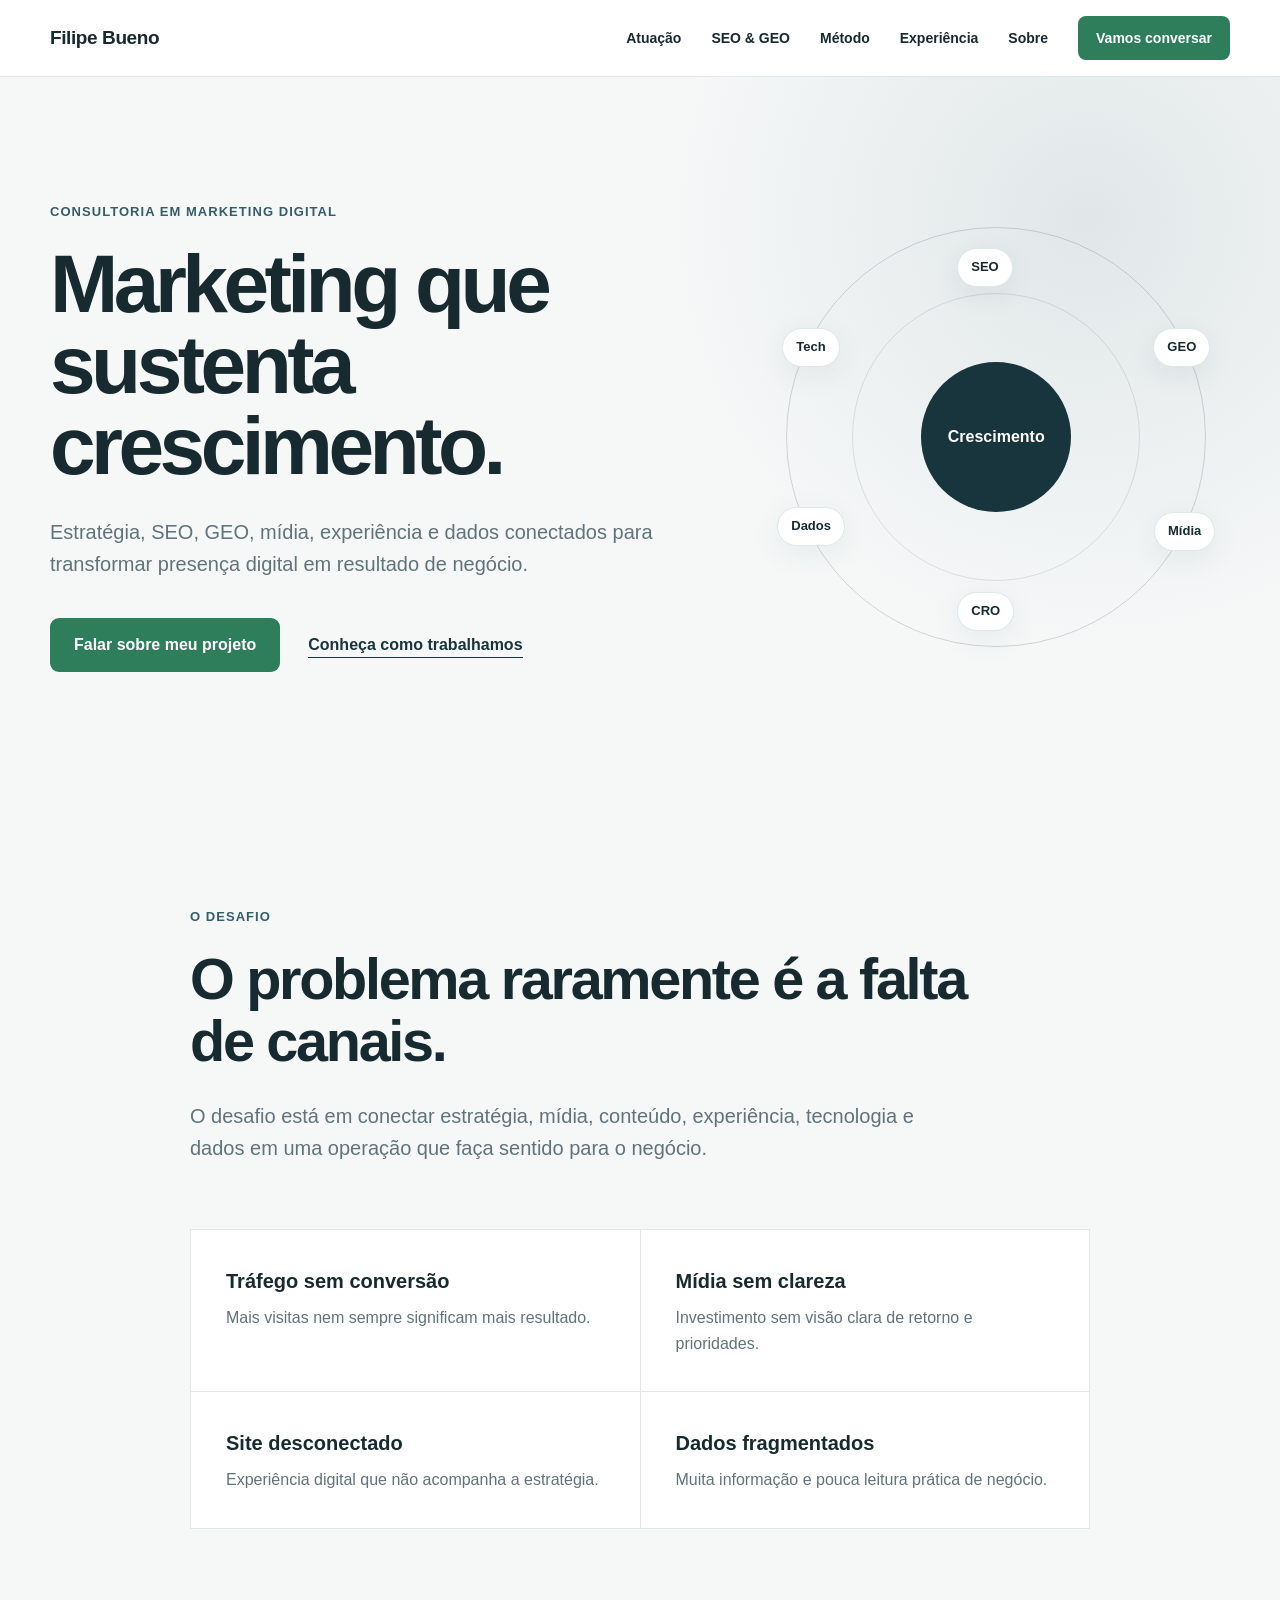
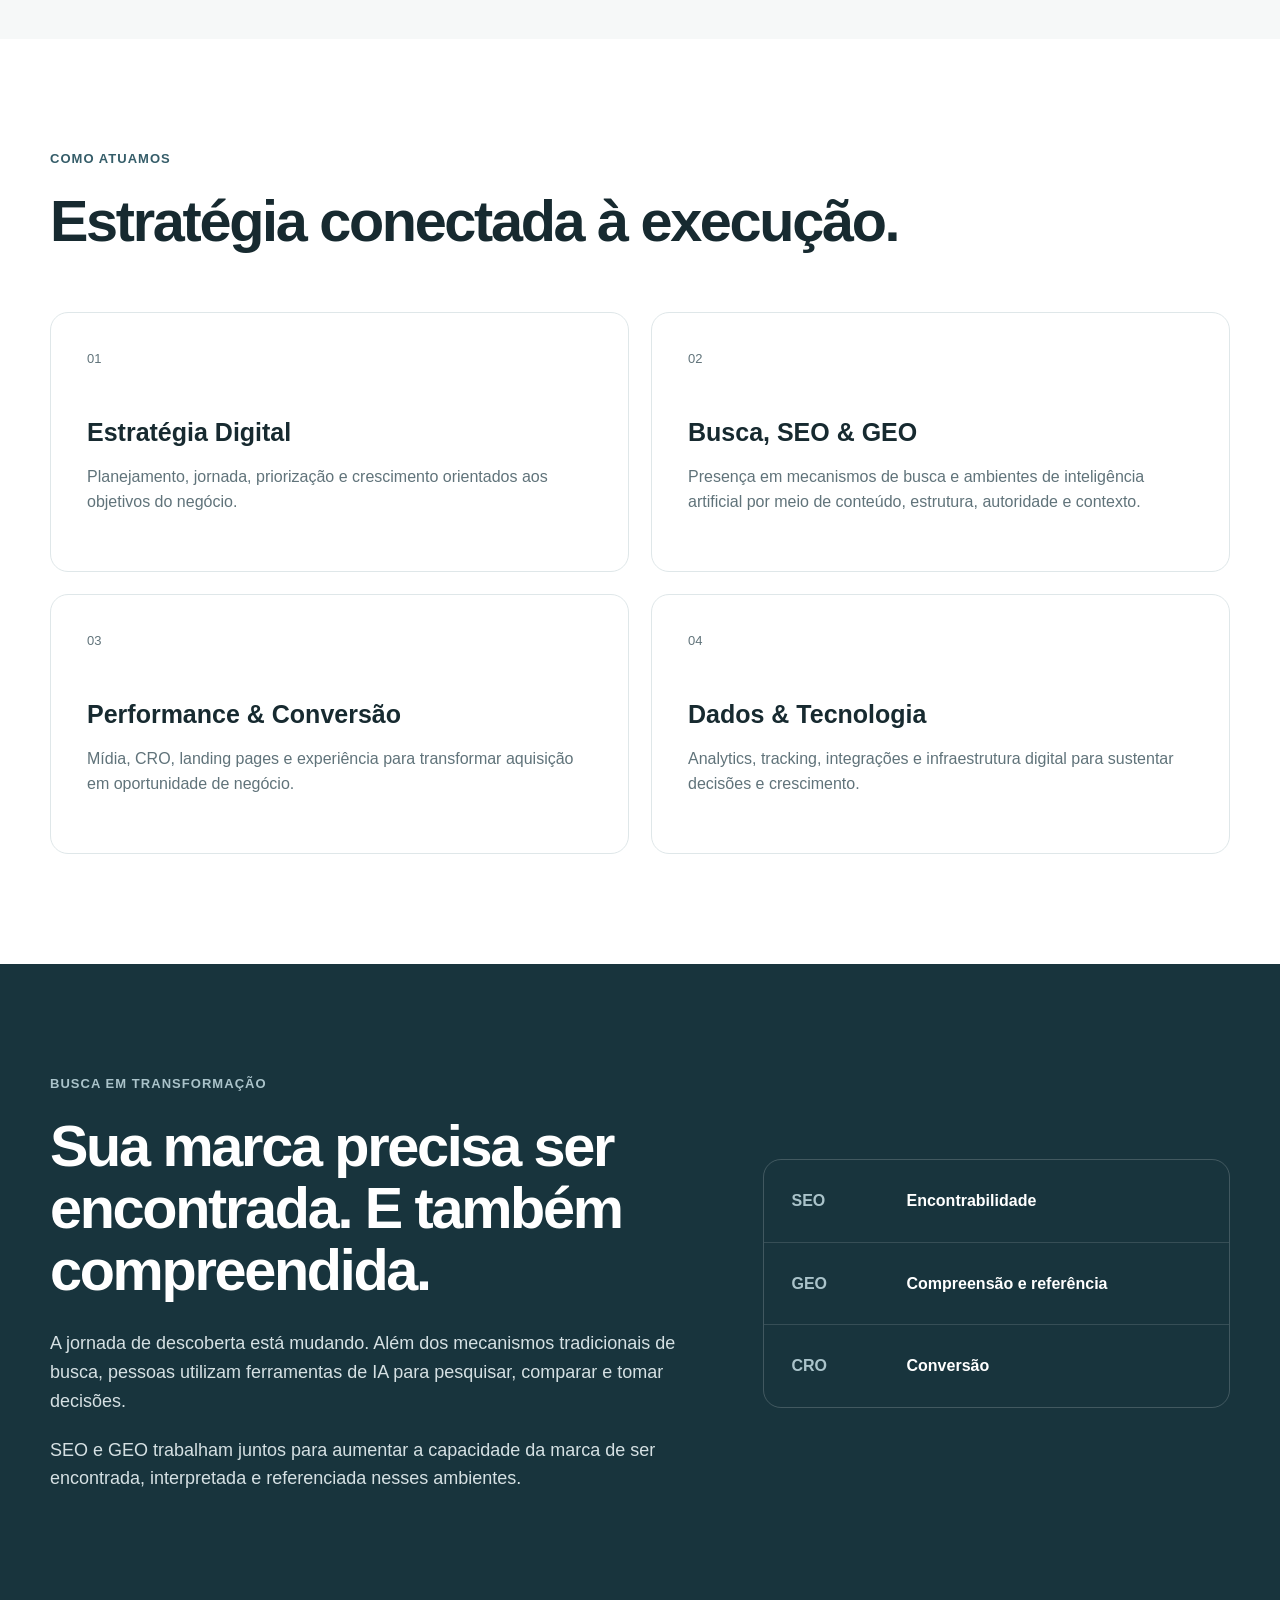
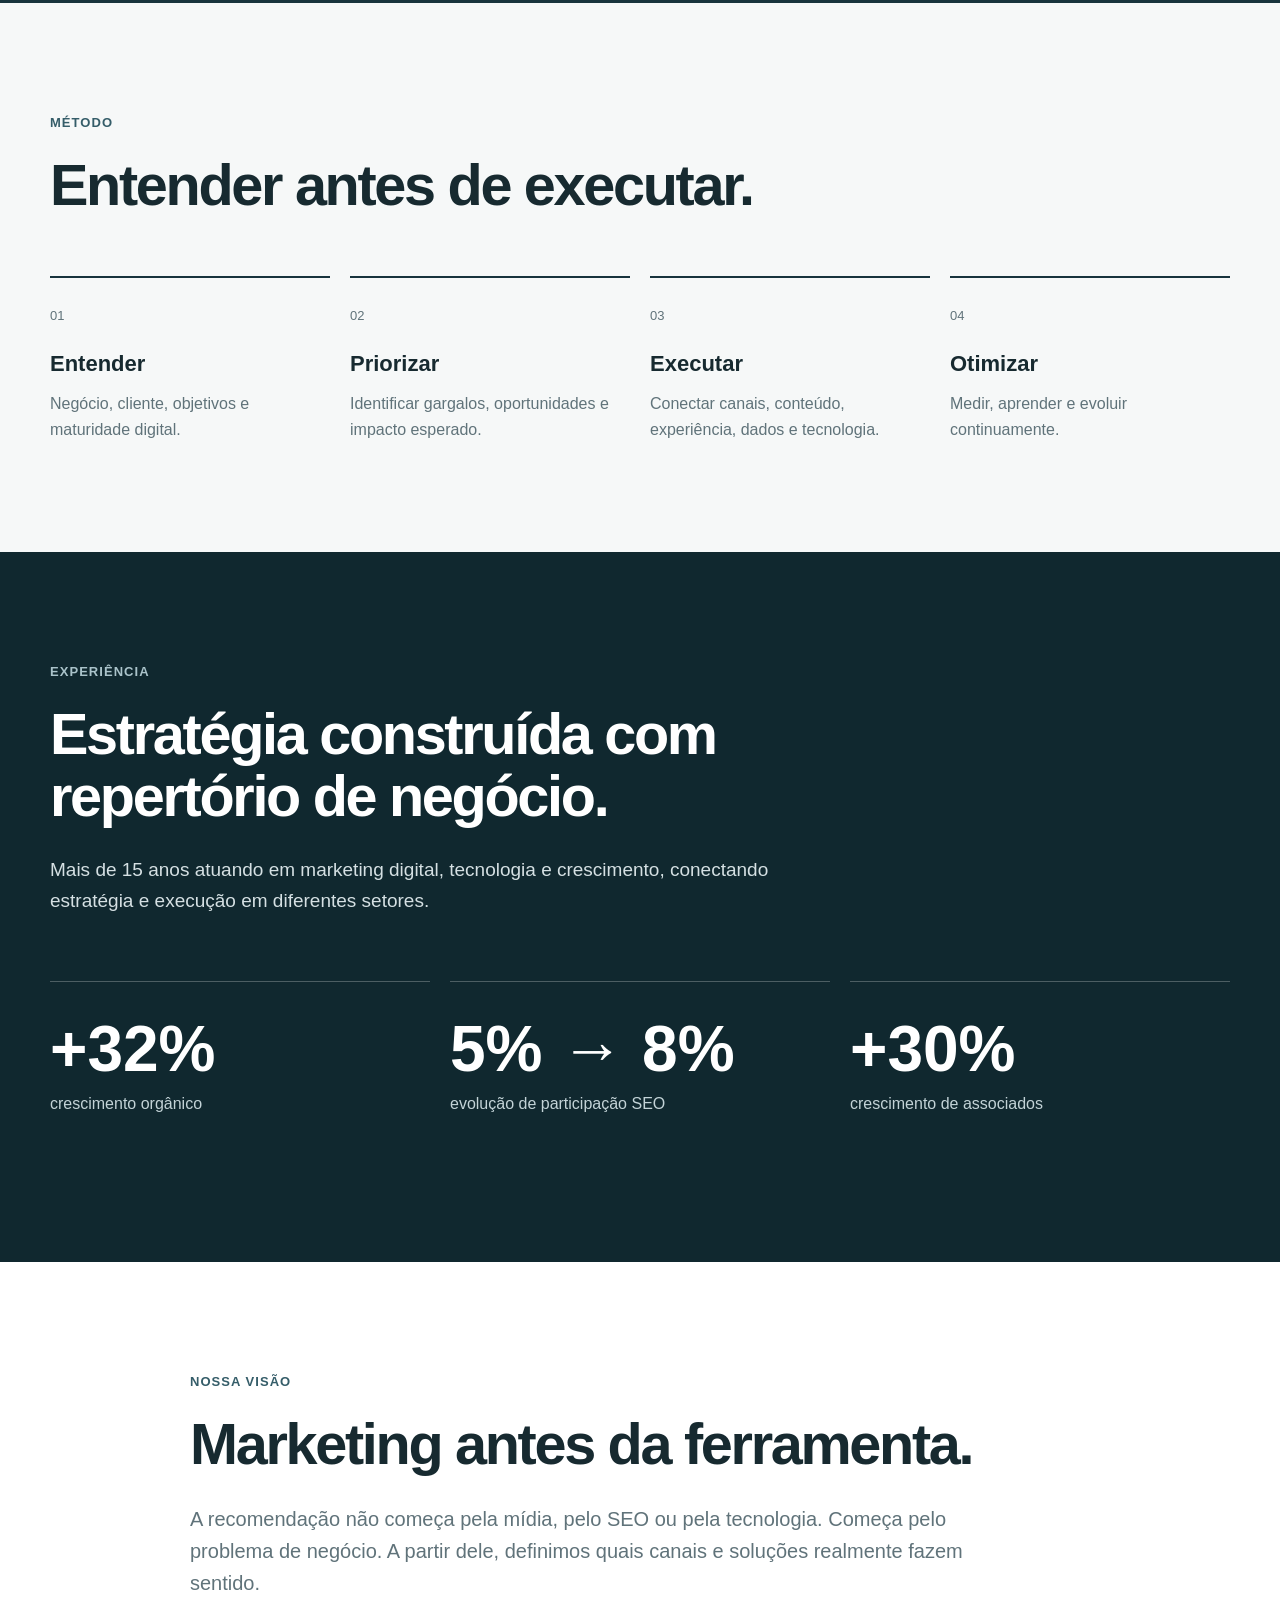
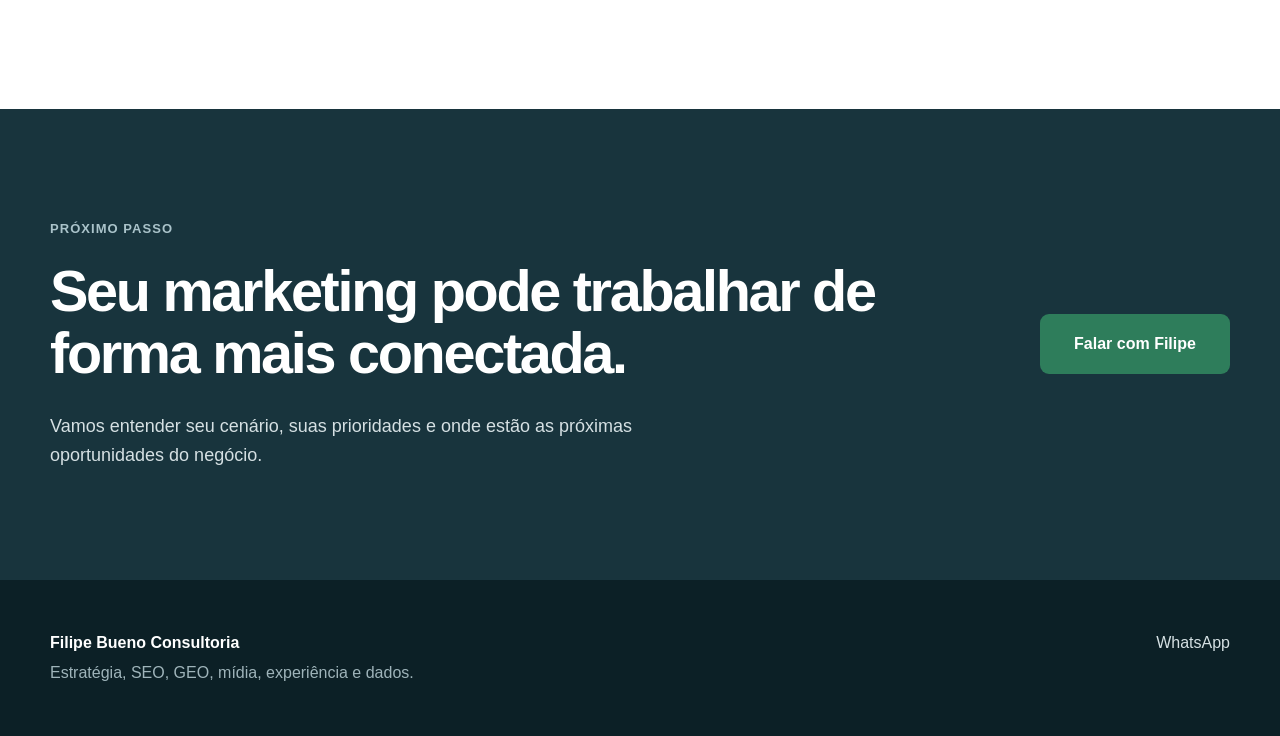
==== commit 7b63ea4f: "Update index.html Ajuste fino no rodapé" ====
--- a/index.html
+++ b/index.html
@@ -61,8 +61,22 @@
     content="https://www.filipebuenoconsultoria.com.br/"
   >
 
+  <meta
+    property="og:image"
+    content="https://www.filipebuenoconsultoria.com.br/assets/images/og-cover.jpeg"
+  >
+
+  <meta property="og:image:width" content="1200">
+  <meta property="og:image:height" content="630">
+  <meta property="og:image:type" content="image/jpeg">
+
+  <meta
+    property="og:image:alt"
+    content="Filipe Bueno Consultoria em Marketing Digital"
+  >
+
   <!-- Twitter / Social Cards -->
-  <meta name="twitter:card" content="summary">
+  <meta name="twitter:card" content="summary_large_image">
 
   <meta
     name="twitter:title"
@@ -72,6 +86,16 @@
   <meta
     name="twitter:description"
     content="Estratégia, SEO, GEO, mídia, experiência e dados conectados para transformar presença digital em resultado de negócio."
+  >
+
+  <meta
+    name="twitter:image"
+    content="https://www.filipebuenoconsultoria.com.br/assets/images/og-cover.jpeg"
+  >
+
+  <meta
+    name="twitter:image:alt"
+    content="Filipe Bueno Consultoria em Marketing Digital"
   >
 
   <!-- Structured Data -->
@@ -93,8 +117,7 @@
         "name": "Filipe Bueno Consultoria",
         "url": "https://www.filipebuenoconsultoria.com.br/",
         "founder": {
-          "@type": "Person",
-          "name": "Filipe Bueno"
+          "@id": "https://www.filipebuenoconsultoria.com.br/#filipe-bueno"
         },
         "description": "Consultoria estratégica em marketing digital com atuação em estratégia, SEO, GEO, mídia, experiência digital, analytics e crescimento.",
         "knowsAbout": [
@@ -624,7 +647,7 @@
         </strong>
 
         <p>
-          Marketing Digital, Growth e Performance.
+          Estratégia, SEO, GEO, mídia, experiência e dados.
         </p>
 
       </div>
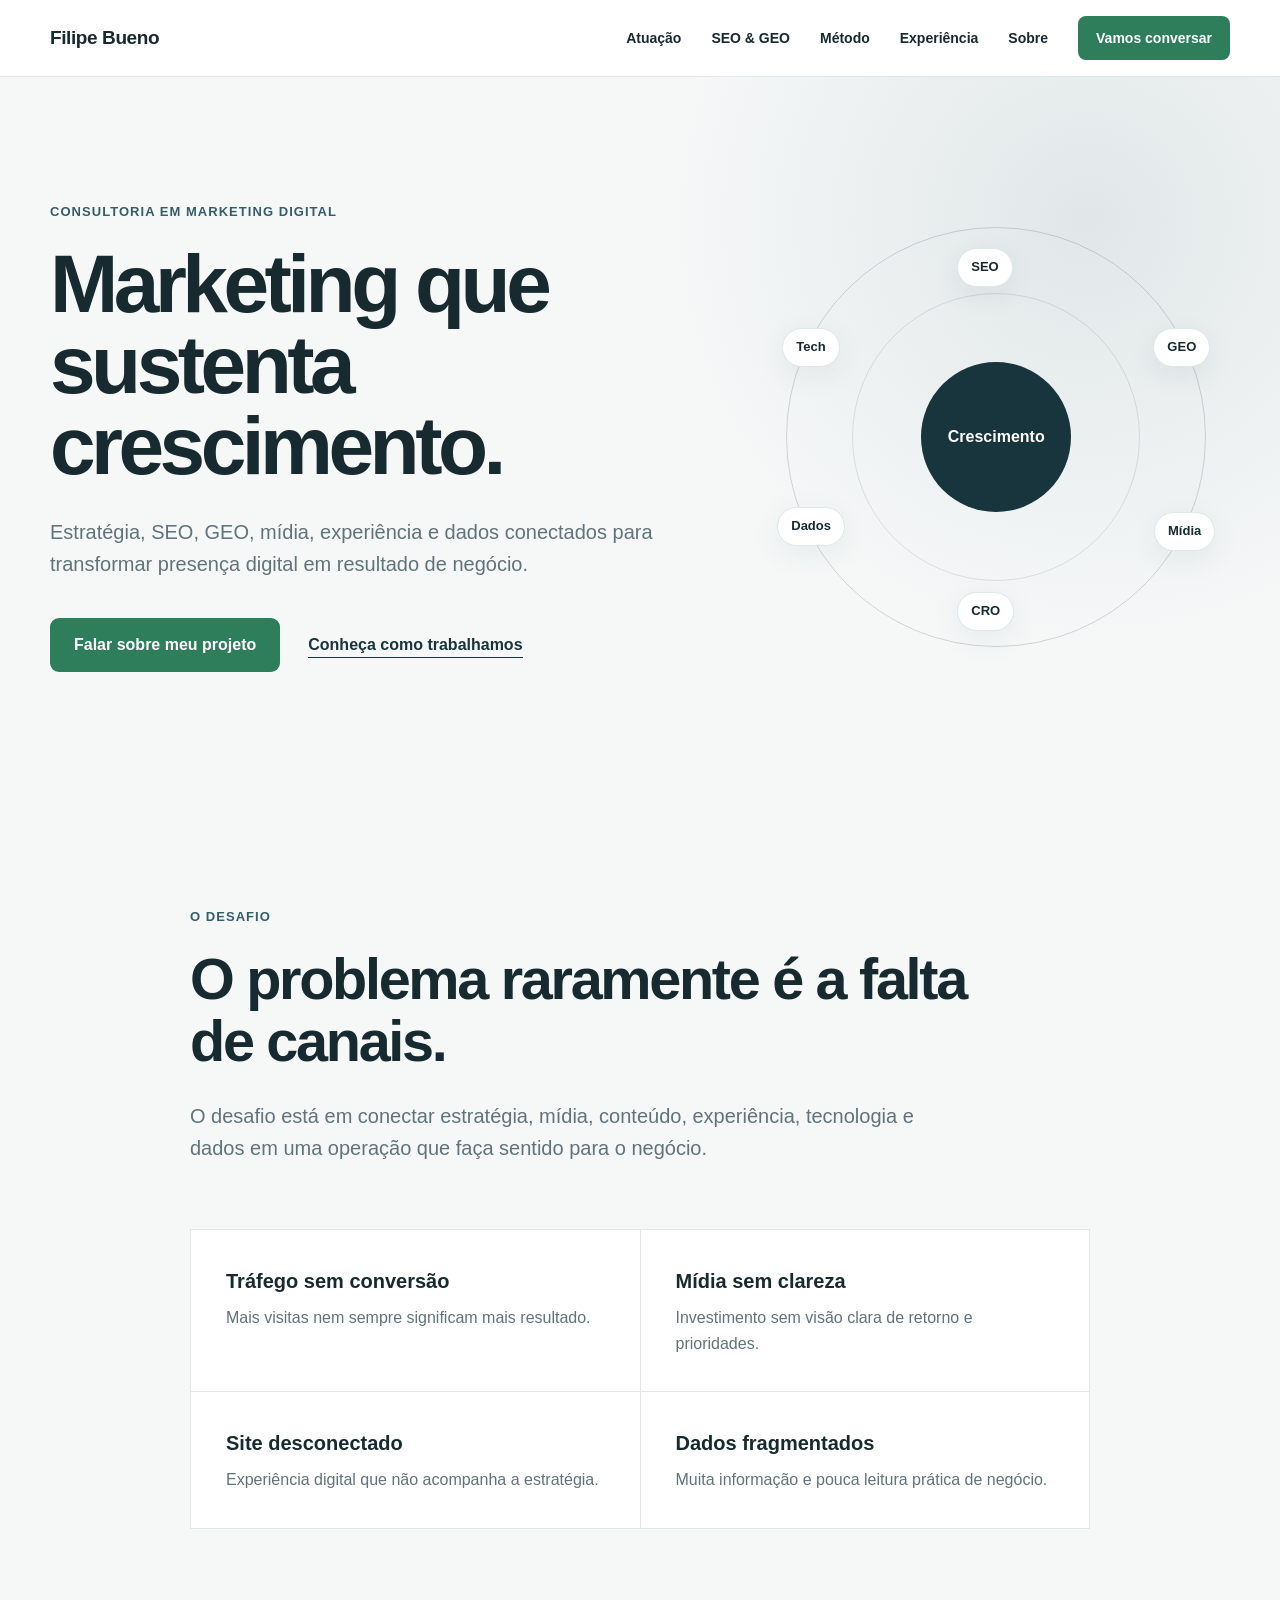
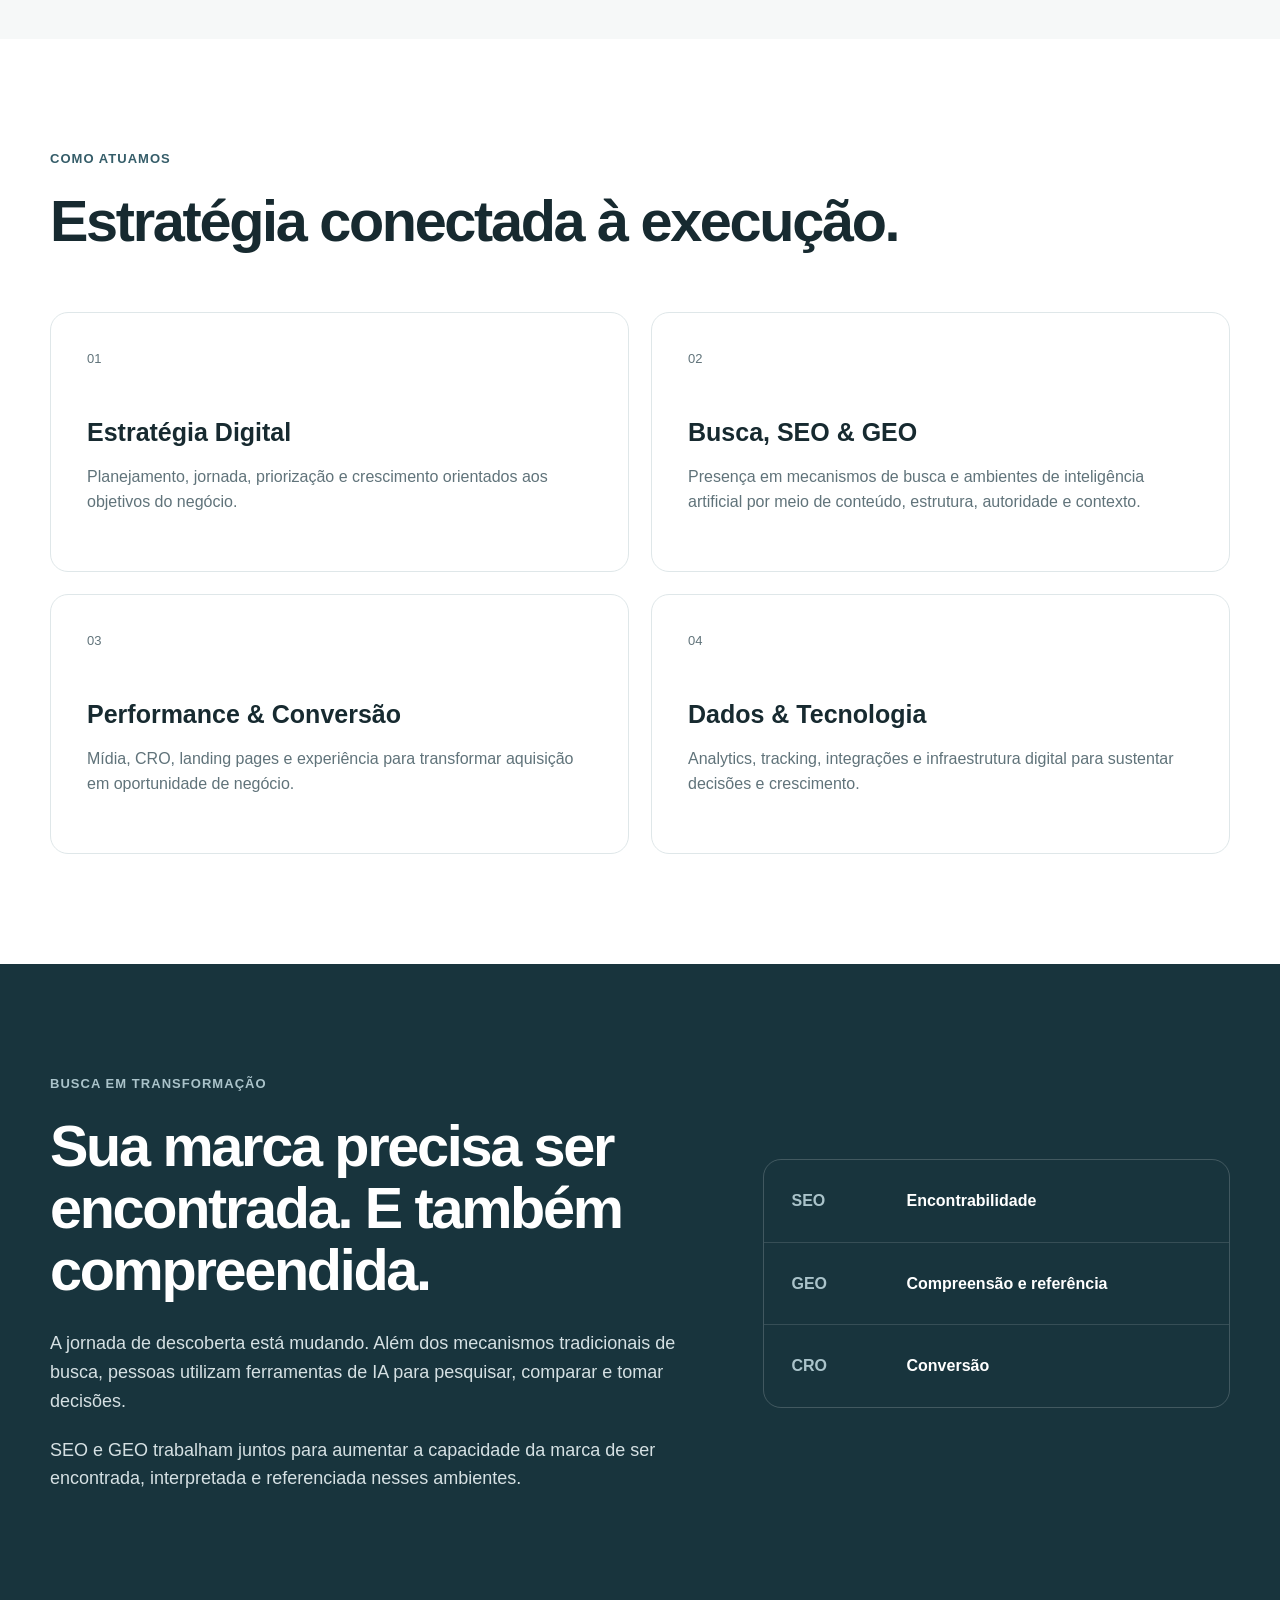
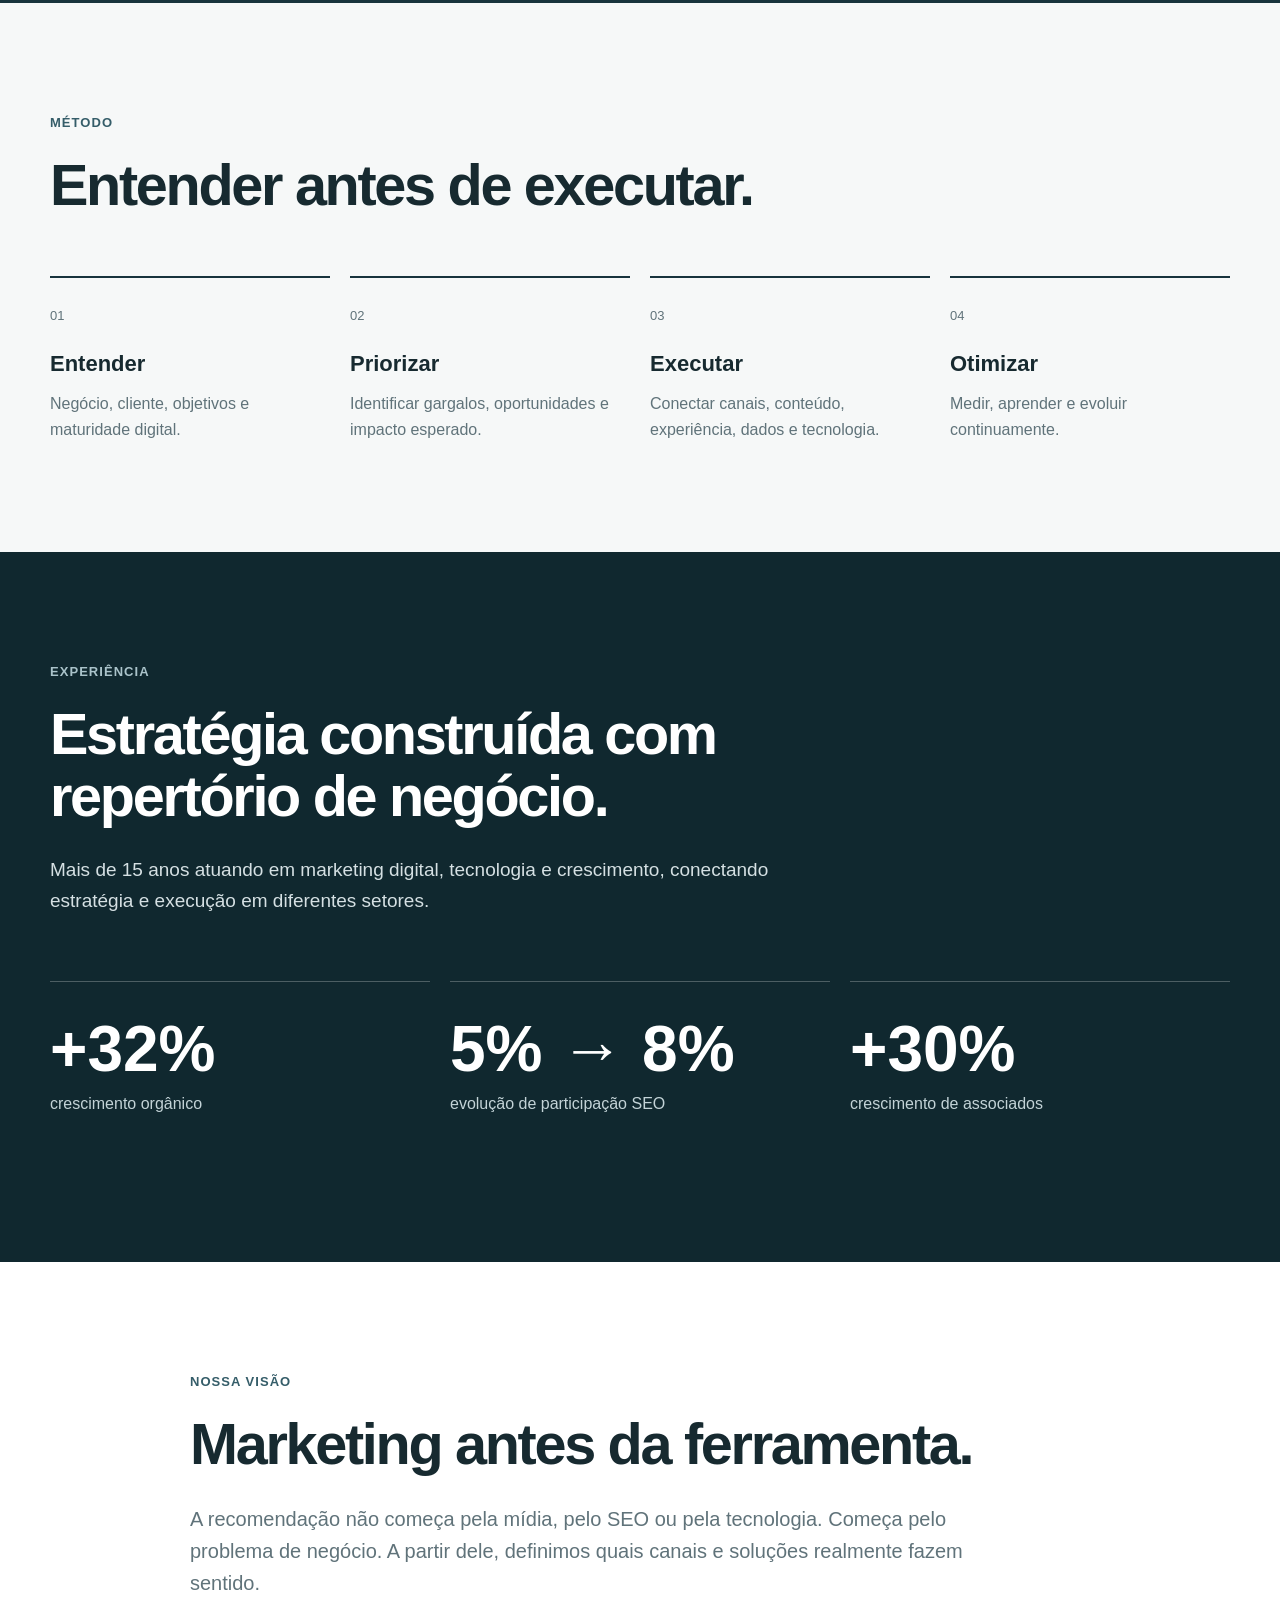
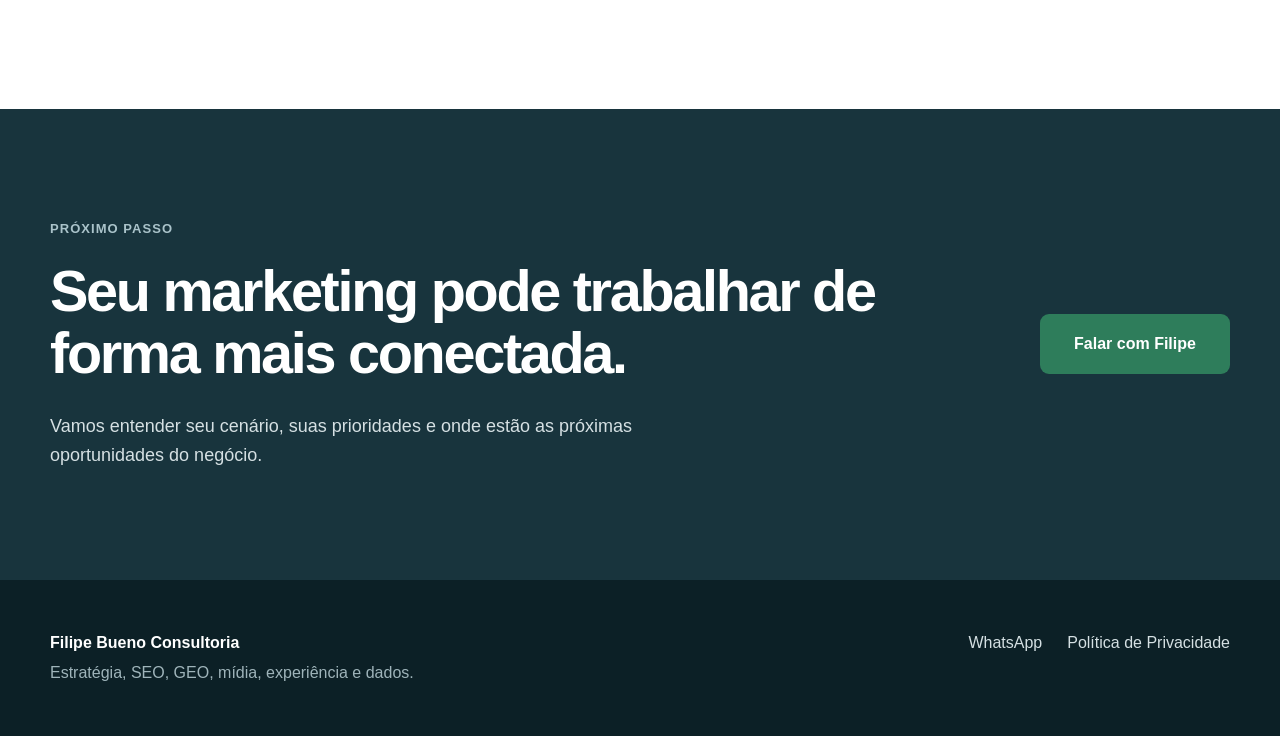
==== commit de91755d: "Update index.html Footer - Alteração para entrada da PP" ====
--- a/index.html
+++ b/index.html
@@ -198,7 +198,7 @@
         <a href="#sobre">Sobre</a>
 
         <a
-          href="https://wa.me/5511963417557?text=Ol%C3%A1%2C%20Filipe!%20Conheci%20sua%20consultoria%20pelo%20site%20e%20gostaria%20de%20conversar."
+          href="https://wa.me/5511933582032?text=Ol%C3%A1%2C%20Filipe!%20Conheci%20sua%20consultoria%20pelo%20site%20e%20gostaria%20de%20conversar."
           target="_blank"
           rel="noopener noreferrer"
           class="nav-cta"
@@ -247,7 +247,7 @@
           <div class="hero-actions">
 
             <a
-              href="https://wa.me/5511963417557?text=Ol%C3%A1%2C%20Filipe!%20Conheci%20sua%20consultoria%20pelo%20site%20e%20gostaria%20de%20conversar%20sobre%20meu%20projeto."
+              href="https://wa.me/5511933582032?text=Ol%C3%A1%2C%20Filipe!%20Conheci%20sua%20consultoria%20pelo%20site%20e%20gostaria%20de%20conversar%20sobre%20meu%20projeto."
               target="_blank"
               rel="noopener noreferrer"
               class="btn btn-primary"
@@ -622,7 +622,7 @@
         </div>
 
         <a
-          href="https://wa.me/5511963417557?text=Ol%C3%A1%2C%20Filipe!%20Vi%20sua%20consultoria%20e%20gostaria%20de%20entender%20como%20voc%C3%AA%20pode%20ajudar%20meu%20neg%C3%B3cio."
+          href="https://wa.me/5511933582032?text=Ol%C3%A1%2C%20Filipe!%20Vi%20sua%20consultoria%20e%20gostaria%20de%20entender%20como%20voc%C3%AA%20pode%20ajudar%20meu%20neg%C3%B3cio."
           target="_blank"
           rel="noopener noreferrer"
           class="btn btn-primary btn-large"
@@ -654,19 +654,21 @@
 
       <div class="footer-links">
 
-        <a
-          href="https://wa.me/5511963417557?text=Ol%C3%A1%2C%20Filipe!%20Cheguei%20at%C3%A9%20aqui%20pelo%20seu%20site%20e%20gostaria%20de%20conversar."
-          target="_blank"
-          rel="noopener noreferrer"
-          id="cta-footer-whatsapp"
-          data-cta="footer_whatsapp"
-        >
-          WhatsApp
-        </a>
-
-      </div>
-
-    </div>
+  <a
+    href="https://wa.me/5511933582032?text=Ol%C3%A1%2C%20Filipe!%20Cheguei%20at%C3%A9%20aqui%20pelo%20seu%20site%20e%20gostaria%20de%20conversar."
+    target="_blank"
+    rel="noopener noreferrer"
+    id="cta-footer-whatsapp"
+    data-cta="footer_whatsapp"
+  >
+    WhatsApp
+  </a>
+
+  <a href="/politica-de-privacidade/">
+    Política de Privacidade
+  </a>
+
+</div>
   </footer>
 
   <script src="assets/js/main.js" defer></script>
